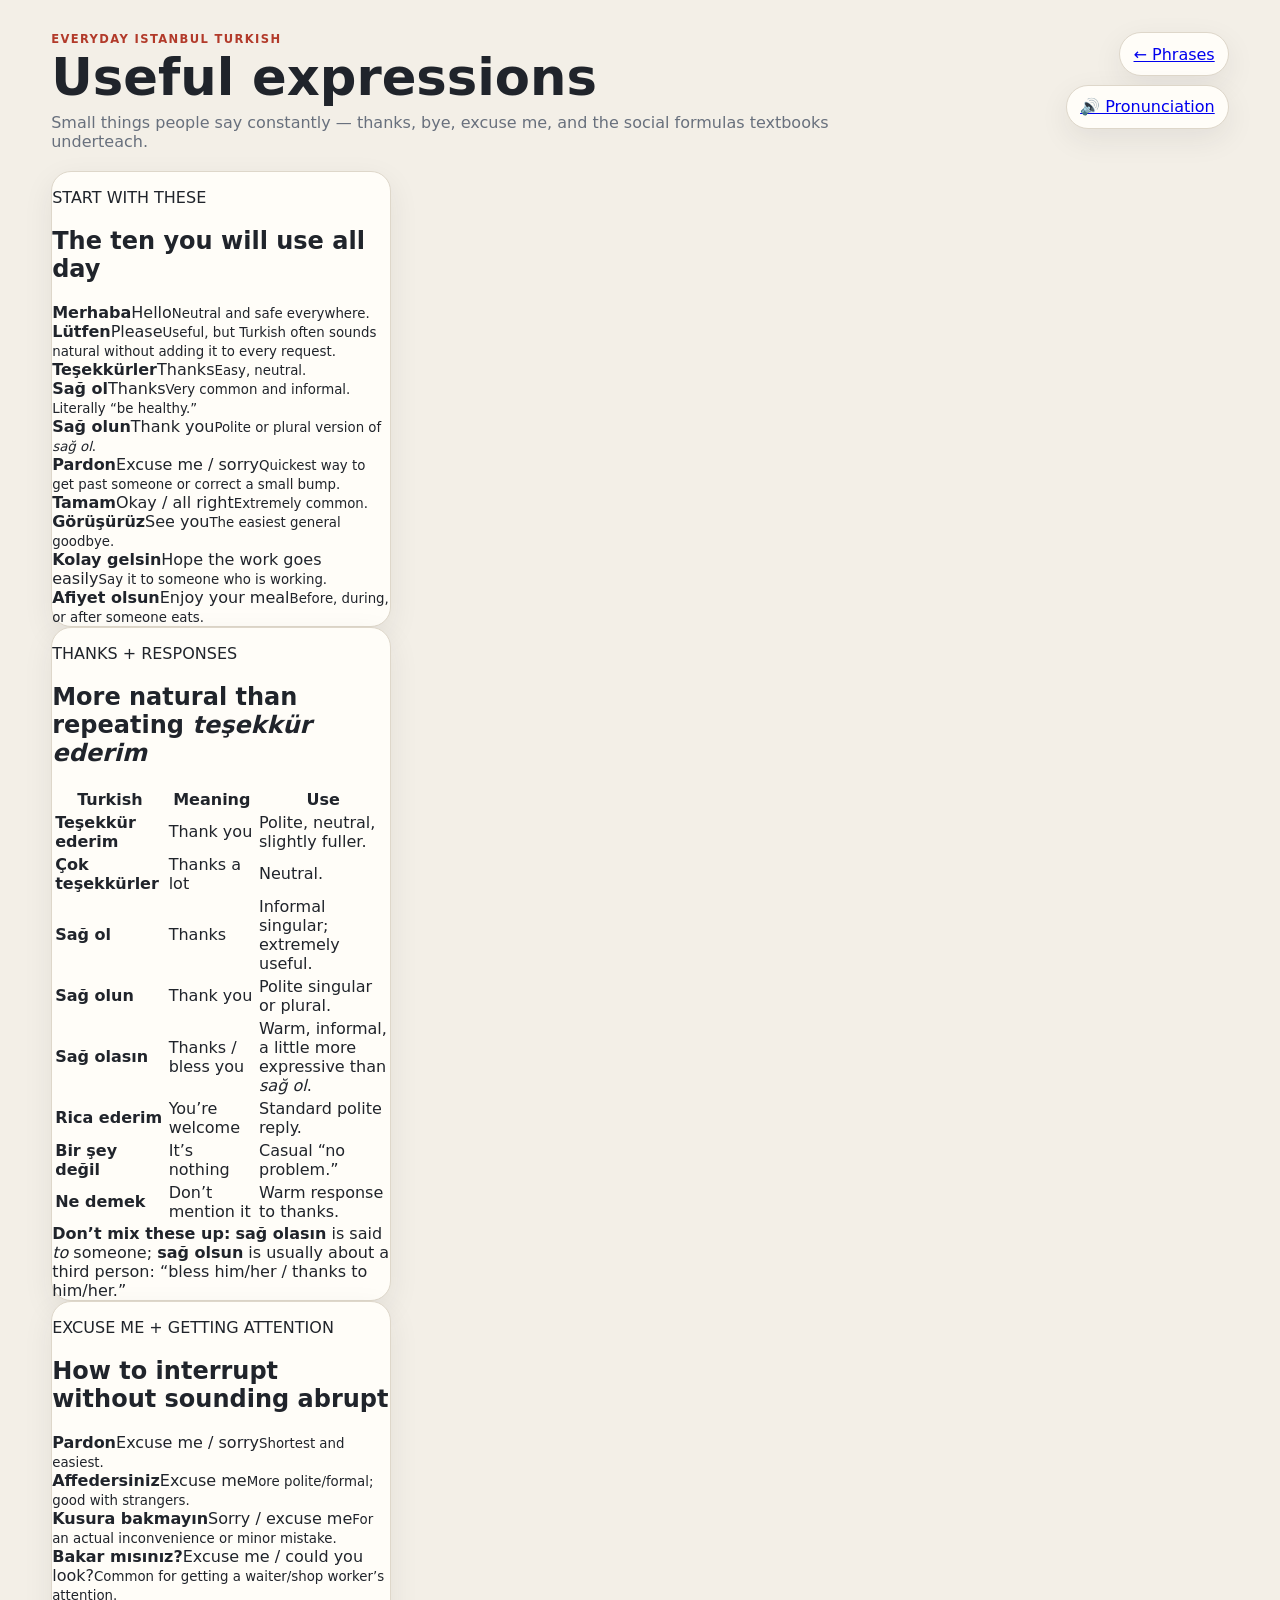
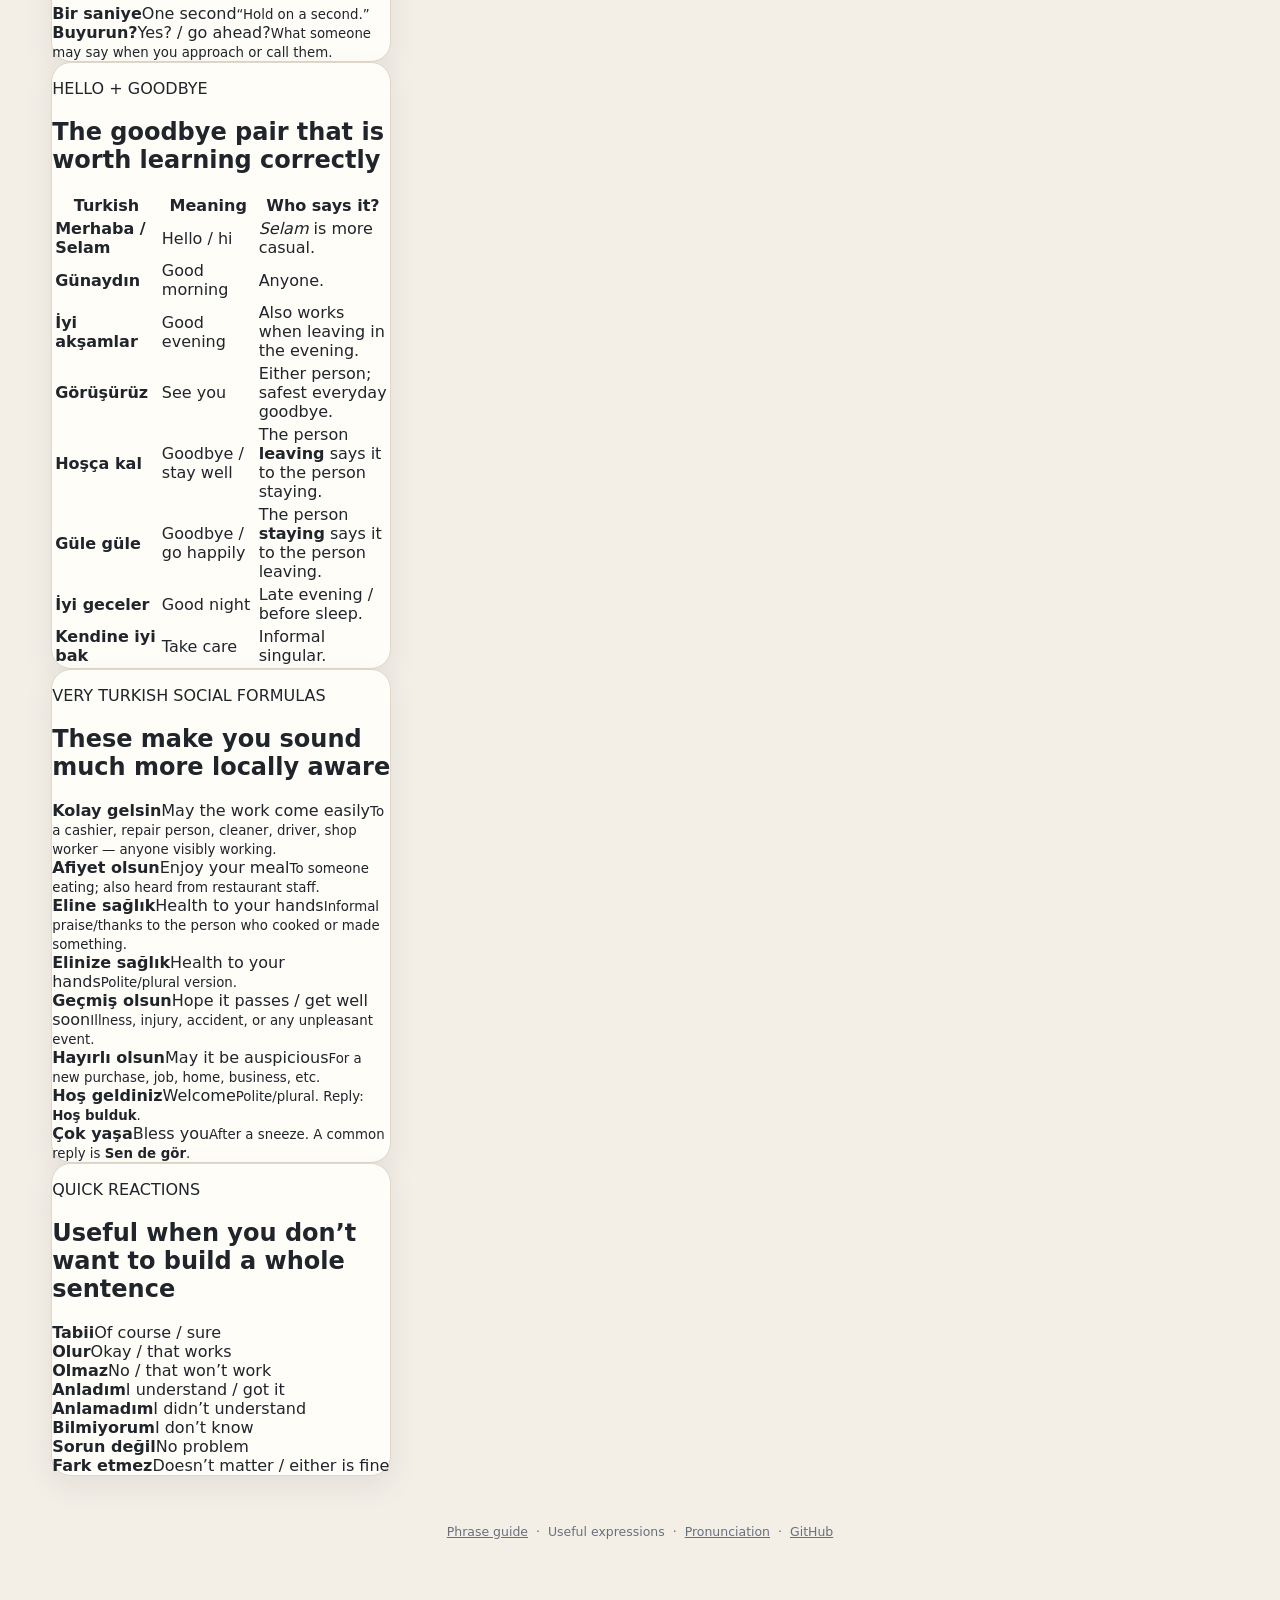
==== expressions.html @ 071f0af9 "Add useful Turkish expressions guide" ====
<!doctype html>
<html lang="en">
<head>
  <meta charset="utf-8" />
  <meta name="viewport" content="width=device-width, initial-scale=1, viewport-fit=cover" />
  <meta name="theme-color" content="#f3efe7" />
  <title>Useful Expressions · Ten Days in Istanbul</title>
  <link rel="stylesheet" href="styles.css" />
  <link rel="stylesheet" href="expressions.css" />
</head>
<body>
  <header class="topbar expressions-topbar">
    <div>
      <p class="eyebrow">EVERYDAY ISTANBUL TURKISH</p>
      <h1>Useful expressions</h1>
      <p class="subtitle">Small things people say constantly — thanks, bye, excuse me, and the social formulas textbooks underteach.</p>
    </div>
    <div class="topbar-actions">
      <a class="toggle guide-link" href="index.html">← Phrases</a>
      <a class="toggle guide-link" href="pronunciation.html">🔊 Pronunciation</a>
    </div>
  </header>

  <main class="expressions-main">
    <section class="expressions-column">
      <section class="panel expression-section callout-section">
        <p class="section-kicker">START WITH THESE</p>
        <h2>The ten you will use all day</h2>
        <div class="expression-grid compact-grid">
          <article class="expression-card"><strong>Merhaba</strong><span>Hello</span><small>Neutral and safe everywhere.</small></article>
          <article class="expression-card"><strong>Lütfen</strong><span>Please</span><small>Useful, but Turkish often sounds natural without adding it to every request.</small></article>
          <article class="expression-card"><strong>Teşekkürler</strong><span>Thanks</span><small>Easy, neutral.</small></article>
          <article class="expression-card featured"><strong>Sağ ol</strong><span>Thanks</span><small>Very common and informal. Literally “be healthy.”</small></article>
          <article class="expression-card"><strong>Sağ olun</strong><span>Thank you</span><small>Polite or plural version of <em>sağ ol</em>.</small></article>
          <article class="expression-card"><strong>Pardon</strong><span>Excuse me / sorry</span><small>Quickest way to get past someone or correct a small bump.</small></article>
          <article class="expression-card"><strong>Tamam</strong><span>Okay / all right</span><small>Extremely common.</small></article>
          <article class="expression-card"><strong>Görüşürüz</strong><span>See you</span><small>The easiest general goodbye.</small></article>
          <article class="expression-card"><strong>Kolay gelsin</strong><span>Hope the work goes easily</span><small>Say it to someone who is working.</small></article>
          <article class="expression-card"><strong>Afiyet olsun</strong><span>Enjoy your meal</span><small>Before, during, or after someone eats.</small></article>
        </div>
      </section>

      <section class="panel expression-section">
        <p class="section-kicker">THANKS + RESPONSES</p>
        <h2>More natural than repeating <em>teşekkür ederim</em></h2>
        <div class="expression-table-wrap">
          <table class="expression-table">
            <thead><tr><th>Turkish</th><th>Meaning</th><th>Use</th></tr></thead>
            <tbody>
              <tr><td><strong>Teşekkür ederim</strong></td><td>Thank you</td><td>Polite, neutral, slightly fuller.</td></tr>
              <tr><td><strong>Çok teşekkürler</strong></td><td>Thanks a lot</td><td>Neutral.</td></tr>
              <tr><td><strong>Sağ ol</strong></td><td>Thanks</td><td>Informal singular; extremely useful.</td></tr>
              <tr><td><strong>Sağ olun</strong></td><td>Thank you</td><td>Polite singular or plural.</td></tr>
              <tr class="highlight-row"><td><strong>Sağ olasın</strong></td><td>Thanks / bless you</td><td>Warm, informal, a little more expressive than <em>sağ ol</em>.</td></tr>
              <tr><td><strong>Rica ederim</strong></td><td>You’re welcome</td><td>Standard polite reply.</td></tr>
              <tr><td><strong>Bir şey değil</strong></td><td>It’s nothing</td><td>Casual “no problem.”</td></tr>
              <tr><td><strong>Ne demek</strong></td><td>Don’t mention it</td><td>Warm response to thanks.</td></tr>
            </tbody>
          </table>
        </div>
        <div class="contrast-box"><strong>Don’t mix these up:</strong> <span><strong>sağ olasın</strong> is said <em>to</em> someone; <strong>sağ olsun</strong> is usually about a third person: “bless him/her / thanks to him/her.”</span></div>
      </section>

      <section class="panel expression-section">
        <p class="section-kicker">EXCUSE ME + GETTING ATTENTION</p>
        <h2>How to interrupt without sounding abrupt</h2>
        <div class="expression-grid">
          <article class="expression-card"><strong>Pardon</strong><span>Excuse me / sorry</span><small>Shortest and easiest.</small></article>
          <article class="expression-card"><strong>Affedersiniz</strong><span>Excuse me</span><small>More polite/formal; good with strangers.</small></article>
          <article class="expression-card"><strong>Kusura bakmayın</strong><span>Sorry / excuse me</span><small>For an actual inconvenience or minor mistake.</small></article>
          <article class="expression-card"><strong>Bakar mısınız?</strong><span>Excuse me / could you look?</span><small>Common for getting a waiter/shop worker’s attention.</small></article>
          <article class="expression-card"><strong>Bir saniye</strong><span>One second</span><small>“Hold on a second.”</small></article>
          <article class="expression-card"><strong>Buyurun?</strong><span>Yes? / go ahead?</span><small>What someone may say when you approach or call them.</small></article>
        </div>
      </section>

      <section class="panel expression-section">
        <p class="section-kicker">HELLO + GOODBYE</p>
        <h2>The goodbye pair that is worth learning correctly</h2>
        <div class="expression-table-wrap">
          <table class="expression-table">
            <thead><tr><th>Turkish</th><th>Meaning</th><th>Who says it?</th></tr></thead>
            <tbody>
              <tr><td><strong>Merhaba / Selam</strong></td><td>Hello / hi</td><td><em>Selam</em> is more casual.</td></tr>
              <tr><td><strong>Günaydın</strong></td><td>Good morning</td><td>Anyone.</td></tr>
              <tr><td><strong>İyi akşamlar</strong></td><td>Good evening</td><td>Also works when leaving in the evening.</td></tr>
              <tr><td><strong>Görüşürüz</strong></td><td>See you</td><td>Either person; safest everyday goodbye.</td></tr>
              <tr class="highlight-row"><td><strong>Hoşça kal</strong></td><td>Goodbye / stay well</td><td>The person <strong>leaving</strong> says it to the person staying.</td></tr>
              <tr class="highlight-row"><td><strong>Güle güle</strong></td><td>Goodbye / go happily</td><td>The person <strong>staying</strong> says it to the person leaving.</td></tr>
              <tr><td><strong>İyi geceler</strong></td><td>Good night</td><td>Late evening / before sleep.</td></tr>
              <tr><td><strong>Kendine iyi bak</strong></td><td>Take care</td><td>Informal singular.</td></tr>
            </tbody>
          </table>
        </div>
      </section>

      <section class="panel expression-section social-section">
        <p class="section-kicker">VERY TURKISH SOCIAL FORMULAS</p>
        <h2>These make you sound much more locally aware</h2>
        <div class="expression-grid">
          <article class="expression-card featured"><strong>Kolay gelsin</strong><span>May the work come easily</span><small>To a cashier, repair person, cleaner, driver, shop worker — anyone visibly working.</small></article>
          <article class="expression-card"><strong>Afiyet olsun</strong><span>Enjoy your meal</span><small>To someone eating; also heard from restaurant staff.</small></article>
          <article class="expression-card"><strong>Eline sağlık</strong><span>Health to your hands</span><small>Informal praise/thanks to the person who cooked or made something.</small></article>
          <article class="expression-card"><strong>Elinize sağlık</strong><span>Health to your hands</span><small>Polite/plural version.</small></article>
          <article class="expression-card"><strong>Geçmiş olsun</strong><span>Hope it passes / get well soon</span><small>Illness, injury, accident, or any unpleasant event.</small></article>
          <article class="expression-card"><strong>Hayırlı olsun</strong><span>May it be auspicious</span><small>For a new purchase, job, home, business, etc.</small></article>
          <article class="expression-card"><strong>Hoş geldiniz</strong><span>Welcome</span><small>Polite/plural. Reply: <strong>Hoş bulduk</strong>.</small></article>
          <article class="expression-card"><strong>Çok yaşa</strong><span>Bless you</span><small>After a sneeze. A common reply is <strong>Sen de gör</strong>.</small></article>
        </div>
      </section>

      <section class="panel expression-section">
        <p class="section-kicker">QUICK REACTIONS</p>
        <h2>Useful when you don’t want to build a whole sentence</h2>
        <div class="expression-grid compact-grid">
          <article class="expression-card"><strong>Tabii</strong><span>Of course / sure</span></article>
          <article class="expression-card"><strong>Olur</strong><span>Okay / that works</span></article>
          <article class="expression-card"><strong>Olmaz</strong><span>No / that won’t work</span></article>
          <article class="expression-card"><strong>Anladım</strong><span>I understand / got it</span></article>
          <article class="expression-card"><strong>Anlamadım</strong><span>I didn’t understand</span></article>
          <article class="expression-card"><strong>Bilmiyorum</strong><span>I don’t know</span></article>
          <article class="expression-card"><strong>Sorun değil</strong><span>No problem</span></article>
          <article class="expression-card"><strong>Fark etmez</strong><span>Doesn’t matter / either is fine</span></article>
        </div>
      </section>
    </section>
  </main>

  <footer class="site-footer">
    <a href="index.html">Phrase guide</a>
    <span aria-hidden="true">·</span>
    <span>Useful expressions</span>
    <span aria-hidden="true">·</span>
    <a href="pronunciation.html">Pronunciation</a>
    <span aria-hidden="true">·</span>
    <a href="https://github.com/aeirya/ten-days-in-istanbul">GitHub</a>
  </footer>
</body>
</html>
---- styles.css ----
:root {
  color-scheme: light;
  --bg: #f3efe7;
  --panel: #fffdf8;
  --ink: #20242b;
  --muted: #68707d;
  --line: #ded7ca;
  --accent: #b23a2a;
  --accent-soft: #fbe9e4;
  --green: #176b5b;
  --green-soft: #e7f5f0;
  --gold: #8a6619;
  --gold-soft: #fff4d7;
  --shadow: 0 10px 30px rgba(38, 42, 51, .08);
}

* { box-sizing: border-box; }
body {
  margin: 0;
  min-height: 100vh;
  background: var(--bg);
  color: var(--ink);
  font-family: Inter, ui-sans-serif, system-ui, -apple-system, BlinkMacSystemFont, "Segoe UI", sans-serif;
}
button, input { font: inherit; }
button { cursor: pointer; }

.topbar {
  display: flex;
  justify-content: space-between;
  gap: 2rem;
  align-items: flex-start;
  padding: 2rem clamp(1rem, 4vw, 4rem) 1.25rem;
}
.topbar-actions { display: flex; flex-wrap: wrap; gap: .55rem; justify-content: flex-end; }
.eyebrow { margin: 0 0 .35rem; color: var(--accent); font-size: .72rem; font-weight: 850; letter-spacing: .12em; }
h1 { margin: 0; font-size: clamp(2rem, 4vw, 3.6rem); line-height: 1; }
.subtitle { margin: .65rem 0 0; color: var(--muted); }

.toggle {
  display: inline-flex;
  align-items: center;
  gap: .5rem;
  padding: .62rem .82rem;
  border: 1px solid var(--line);
  border-radius: 999px;
  background: var(--panel);
  box-shadow: var(--shadow);
  white-space: nowrap;
}
.toggle input, .learned-control input { accent-color: var(--accent); }

main {
  display: grid;
  grid-template-columns: minmax(260px, 340px) minmax(0, 1fr);
  gap: 1.25rem;
  align-items: start;
  padding: 0 clamp(1rem, 4vw, 4rem) 3rem;
}
.panel, .phrase-card {
  background: var(--panel);
  border: 1px solid var(--line);
  border-radius: 20px;
  box-shadow: var(--shadow);
}
.control-stack {
  position: sticky;
  top: 1rem;
  display: grid;
  gap: 1rem;
  max-height: calc(100vh - 2rem);
  overflow: auto;
  padding-right: .15rem;
}
.controls { padding: 1.05rem; }
.control-head { display: flex; align-items: center; justify-content: space-between; gap: 1rem; }
.control-head h2 { margin: 0; font-size: 1.05rem; }
.text-button { border: 0; background: transparent; color: var(--accent); font-weight: 750; padding: .25rem; }
.text-button.danger { margin-top: .8rem; font-size: .78rem; }
.filter-help, .goal { color: var(--muted); font-size: .86rem; line-height: 1.45; }

.mission-list { display: grid; gap: .55rem; margin-top: .85rem; }
.mission-button {
  width: 100%;
  display: grid;
  grid-template-columns: auto 1fr auto;
  gap: .65rem;
  align-items: center;
  padding: .72rem .75rem;
  border: 1px solid var(--line);
  border-radius: 13px;
  background: #fff;
  color: var(--ink);
  text-align: left;
}
.mission-button:hover { border-color: #c8bfb1; }
.mission-button.active { border-color: var(--accent); background: var(--accent-soft); }
.mission-icon { font-size: 1.2rem; }
.mission-name { font-weight: 780; }
.mission-count { color: var(--muted); font-size: .72rem; }

.search-field { display: grid; gap: .45rem; color: var(--muted); font-size: .78rem; font-weight: 750; }
.search-field input {
  width: 100%;
  padding: .72rem .78rem;
  border: 1px solid var(--line);
  border-radius: 11px;
  background: #fff;
  color: var(--ink);
}
.search-field input:focus { outline: 3px solid rgba(178,58,42,.12); border-color: var(--accent); }

.progress-track { height: 9px; margin-top: .8rem; overflow: hidden; border-radius: 999px; background: #ebe6dd; }
.progress-bar { height: 100%; width: 0; border-radius: inherit; background: var(--green); transition: width .2s ease; }
.tip-panel p { margin: .65rem 0 0; color: var(--muted); font-size: .82rem; }
.tip-panel strong { color: var(--ink); }

.study-area { min-width: 0; }
.study-toolbar { min-height: 3.5rem; display: flex; align-items: center; margin-bottom: .7rem; }
.summary { margin: 0; font-weight: 800; }
.goal { margin: .25rem 0 0; }
.phrase-grid {
  display: grid;
  grid-template-columns: repeat(auto-fit, minmax(min(100%, 300px), 1fr));
  gap: 1rem;
  align-items: start;
}
.phrase-card { padding: 1rem; min-width: 0; transition: opacity .15s ease, transform .15s ease; }
.phrase-card.learned { opacity: .58; }
.phrase-card.learned .turkish { text-decoration: line-through; text-decoration-thickness: 1px; }
.phrase-head { display: flex; justify-content: space-between; gap: .75rem; align-items: flex-start; }
.badges { display: flex; flex-wrap: wrap; gap: .3rem; }
.badge, .tag {
  display: inline-flex;
  align-items: center;
  padding: .24rem .46rem;
  border-radius: 999px;
  background: var(--gold-soft);
  color: #6e5112;
  font-size: .67rem;
  font-weight: 800;
  letter-spacing: .02em;
}
.tag { background: #eef0f3; color: #59616c; }
.learned-control { display: inline-flex; align-items: center; gap: .3rem; color: var(--muted); font-size: .7rem; white-space: nowrap; }
.turkish { margin: 1rem 0 .35rem; font-size: 1.35rem; font-weight: 850; line-height: 1.28; }
.english { margin: 0; color: var(--muted); line-height: 1.45; }
.phrase-footer { display: flex; flex-wrap: wrap; gap: .3rem; margin-top: .9rem; padding-top: .75rem; border-top: 1px solid var(--line); }
.empty { padding: 2rem; text-align: center; color: var(--muted); }

.visual-word {
  color: inherit;
  padding: .03em .12em;
  margin: 0 -.02em;
  border-radius: .28em;
  box-decoration-break: clone;
  -webkit-box-decoration-break: clone;
}
.visual-word-0 { background: #ffe08a; }
.visual-word-1 { background: #bfe7dd; }
.visual-word-2 { background: #cfdcff; }
.visual-word-3 { background: #f6c5d3; }
.visual-word-4 { background: #dfcdf5; }
.visual-word-5 { background: #ffd2a8; }
.english .visual-word { color: #3f4650; font-weight: 700; }

.vocab-panel { margin-top: 1.25rem; padding: 1rem; }
.vocab-grid {
  display: grid;
  grid-template-columns: repeat(auto-fit, minmax(145px, 1fr));
  gap: .55rem;
  margin-top: .8rem;
}
.vocab-item { padding: .65rem .7rem; border: 1px solid var(--line); border-radius: 11px; background: #fff; }
.vocab-item strong, .vocab-item span { display: block; }
.vocab-item strong { font-size: .95rem; }
.vocab-item span { margin-top: .15rem; color: var(--muted); font-size: .75rem; }

.site-footer {
  display: flex;
  flex-wrap: wrap;
  justify-content: center;
  gap: .5rem;
  padding: 0 1rem 2rem;
  color: var(--muted);
  font-size: .78rem;
}
.site-footer a { color: inherit; }

@media (max-width: 850px) {
  .topbar { flex-direction: column; gap: 1rem; }
  .topbar-actions { justify-content: flex-start; }
  main { grid-template-columns: 1fr; }
  .control-stack { position: static; max-height: none; overflow: visible; padding-right: 0; }
  .mission-list { grid-template-columns: repeat(auto-fit, minmax(220px, 1fr)); }
}

@media (max-width: 520px) {
  .topbar { padding-top: 1.25rem; }
  .phrase-grid { grid-template-columns: 1fr; }
  .mission-list { grid-template-columns: 1fr; }
}

/* iPhone / mobile Safari ergonomics */
html {
  -webkit-text-size-adjust: 100%;
  text-size-adjust: 100%;
}

body {
  min-height: 100svh;
  overflow-x: hidden;
}

button {
  touch-action: manipulation;
}

button,
input,
label {
  -webkit-tap-highlight-color: rgba(178, 58, 42, .12);
}

.toggle,
.mission-button,
.text-button,
.learned-control,
.site-footer a {
  min-height: 44px;
}

.toggle input,
.learned-control input {
  width: 18px;
  height: 18px;
}

.search-field input {
  min-height: 44px;
  font-size: 16px;
}

.phrase-card,
.vocab-item {
  overflow-wrap: anywhere;
}

.topbar {
  padding-top: calc(2rem + env(safe-area-inset-top));
  padding-right: max(clamp(1rem, 4vw, 4rem), env(safe-area-inset-right));
  padding-left: max(clamp(1rem, 4vw, 4rem), env(safe-area-inset-left));
}

main {
  padding-right: max(clamp(1rem, 4vw, 4rem), env(safe-area-inset-right));
  padding-bottom: calc(3rem + env(safe-area-inset-bottom));
  padding-left: max(clamp(1rem, 4vw, 4rem), env(safe-area-inset-left));
}

.site-footer {
  padding-right: max(1rem, env(safe-area-inset-right));
  padding-bottom: calc(2rem + env(safe-area-inset-bottom));
  padding-left: max(1rem, env(safe-area-inset-left));
}

@media (hover: none) {
  .mission-button:hover { border-color: var(--line); }
  .mission-button.active:hover { border-color: var(--accent); }
}

@media (max-width: 520px) {
  .topbar {
    gap: .85rem;
    padding-top: calc(1rem + env(safe-area-inset-top));
    padding-bottom: 1rem;
  }

  .topbar-actions {
    width: 100%;
    justify-content: stretch;
  }

  .toggle {
    flex: 1 1 0;
    justify-content: center;
  }

  main { gap: .85rem; }
  .panel, .phrase-card { border-radius: 16px; }
  .controls, .phrase-card, .vocab-panel { padding: .9rem; }
  .study-toolbar { min-height: 2.75rem; }
  .phrase-grid { gap: .8rem; }
  .phrase-head { flex-wrap: wrap; }
  .learned-control { margin-left: auto; }
}

@media (max-width: 360px) {
  .topbar-actions {
    display: grid;
    grid-template-columns: 1fr;
  }

  .toggle { width: 100%; }
}
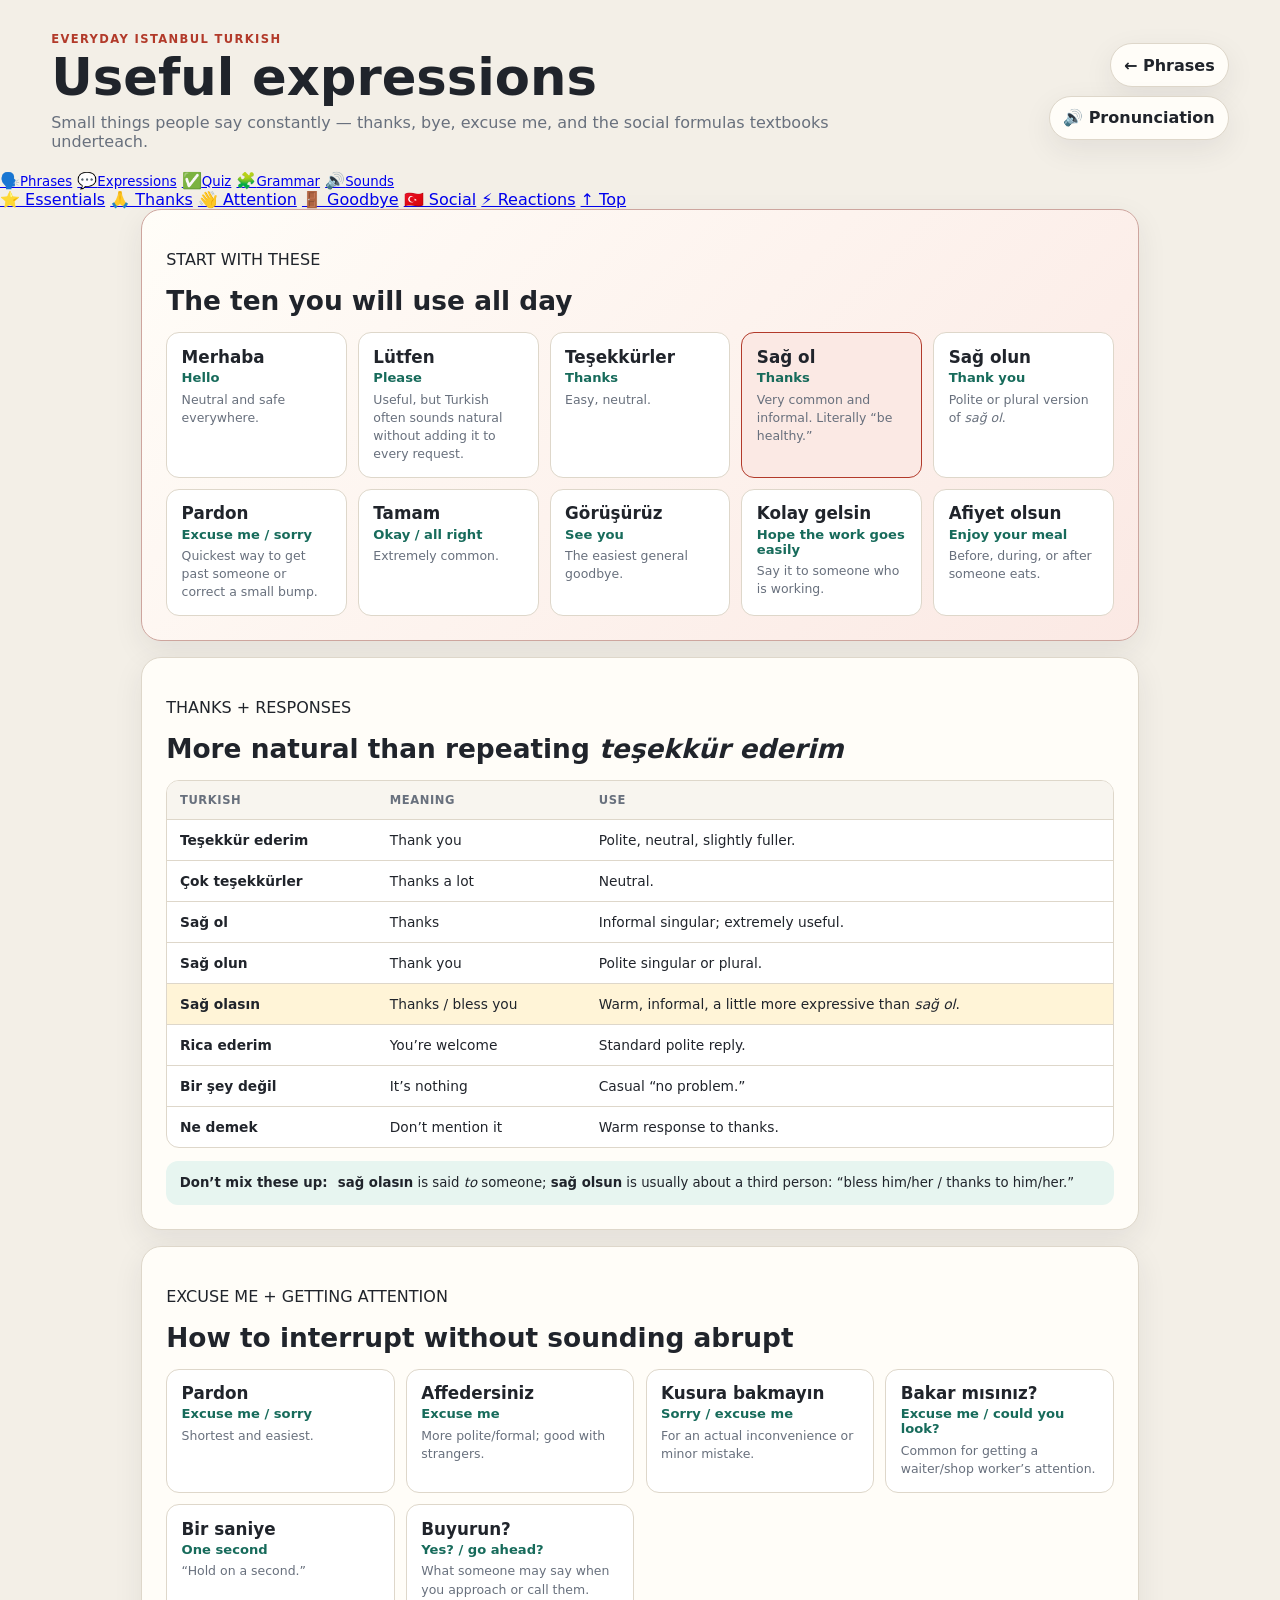
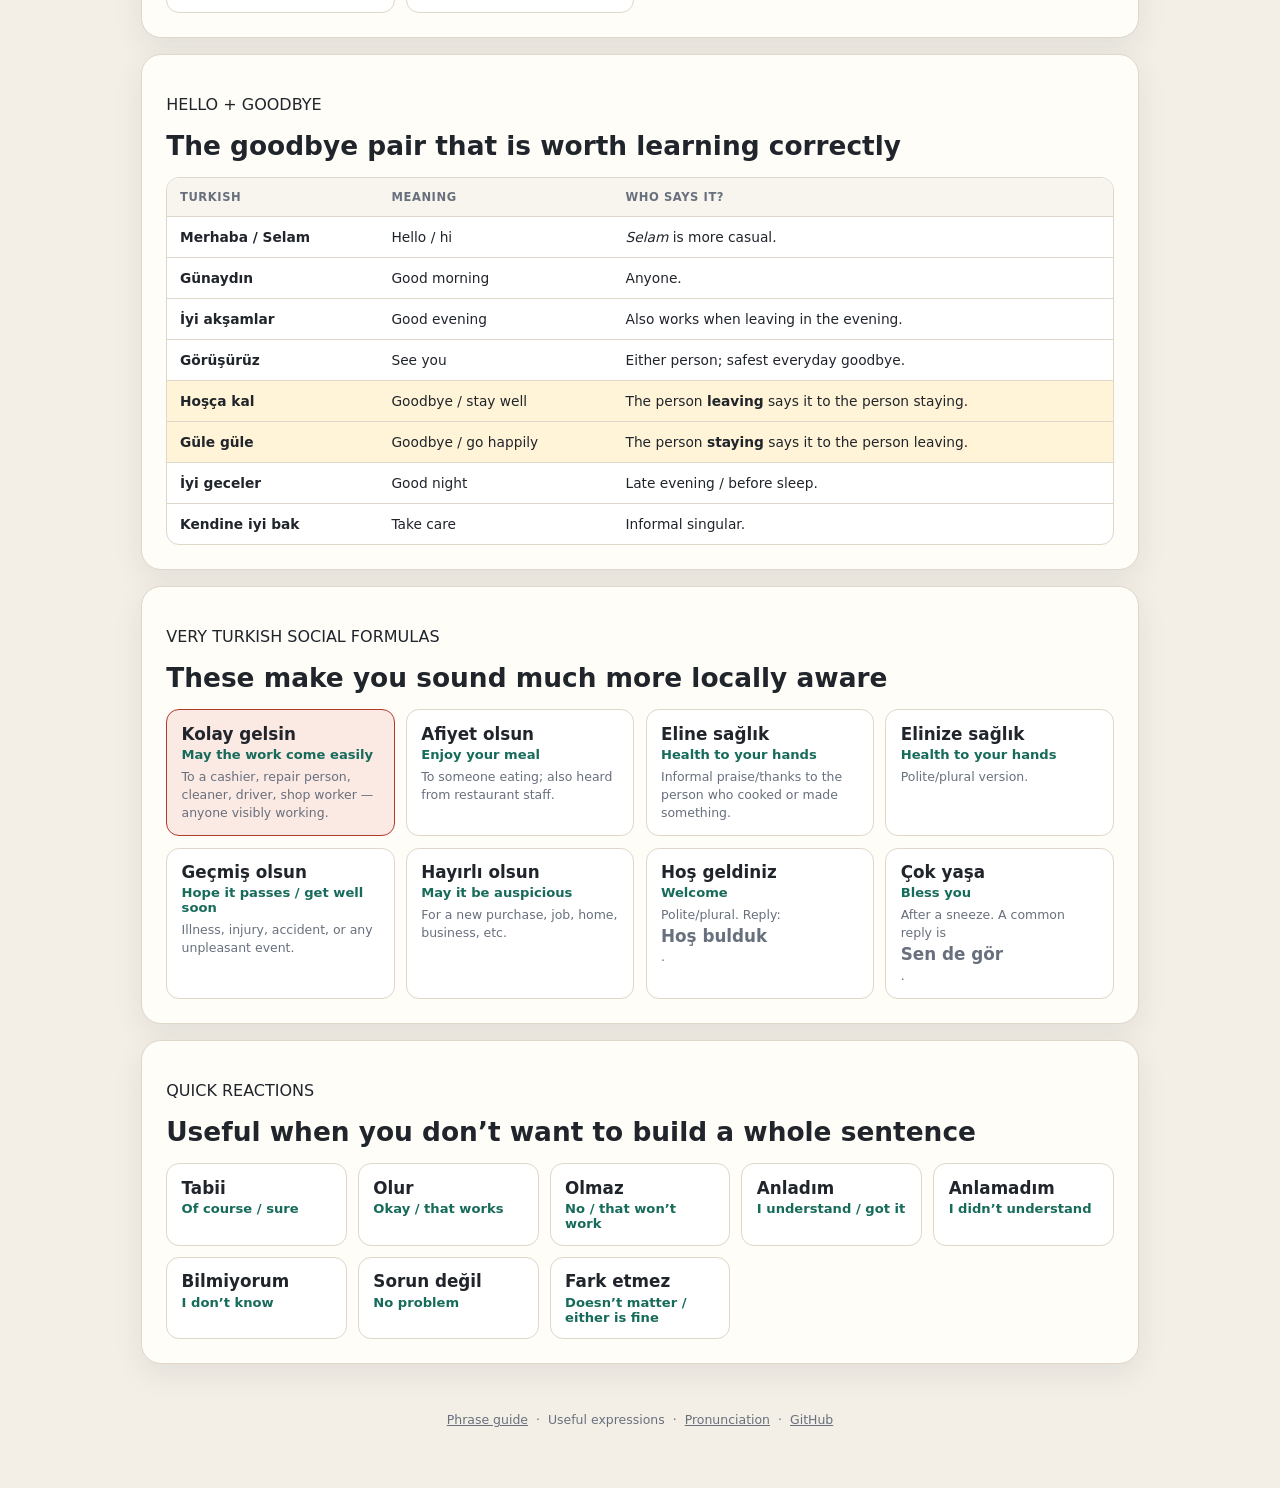
==== commit ce7e4439: "Make expressions page easier to navigate on iPhone" ====
--- a/expressions.html
+++ b/expressions.html
@@ -9,7 +9,7 @@
   <link rel="stylesheet" href="expressions.css" />
 </head>
 <body>
-  <header class="topbar expressions-topbar">
+  <header class="topbar expressions-topbar" id="top">
     <div>
       <p class="eyebrow">EVERYDAY ISTANBUL TURKISH</p>
       <h1>Useful expressions</h1>
@@ -21,9 +21,27 @@
     </div>
   </header>
 
+  <nav class="expression-site-nav" aria-label="Study pages">
+    <a href="index.html"><span>🗣️</span><small>Phrases</small></a>
+    <a href="expressions.html" aria-current="page"><span>💬</span><small>Expressions</small></a>
+    <a href="quiz.html"><span>✅</span><small>Quiz</small></a>
+    <a href="grammar.html"><span>🧩</span><small>Grammar</small></a>
+    <a href="pronunciation.html"><span>🔊</span><small>Sounds</small></a>
+  </nav>
+
+  <nav class="expression-jump-nav" aria-label="Jump within useful expressions">
+    <a href="#essentials">⭐ Essentials</a>
+    <a href="#thanks">🙏 Thanks</a>
+    <a href="#attention">👋 Attention</a>
+    <a href="#goodbye">🚪 Goodbye</a>
+    <a href="#social">🇹🇷 Social</a>
+    <a href="#reactions">⚡ Reactions</a>
+    <a href="#top">↑ Top</a>
+  </nav>
+
   <main class="expressions-main">
     <section class="expressions-column">
-      <section class="panel expression-section callout-section">
+      <section class="panel expression-section callout-section" id="essentials">
         <p class="section-kicker">START WITH THESE</p>
         <h2>The ten you will use all day</h2>
         <div class="expression-grid compact-grid">
@@ -40,7 +58,7 @@
         </div>
       </section>
 
-      <section class="panel expression-section">
+      <section class="panel expression-section" id="thanks">
         <p class="section-kicker">THANKS + RESPONSES</p>
         <h2>More natural than repeating <em>teşekkür ederim</em></h2>
         <div class="expression-table-wrap">
@@ -61,7 +79,7 @@
         <div class="contrast-box"><strong>Don’t mix these up:</strong> <span><strong>sağ olasın</strong> is said <em>to</em> someone; <strong>sağ olsun</strong> is usually about a third person: “bless him/her / thanks to him/her.”</span></div>
       </section>
 
-      <section class="panel expression-section">
+      <section class="panel expression-section" id="attention">
         <p class="section-kicker">EXCUSE ME + GETTING ATTENTION</p>
         <h2>How to interrupt without sounding abrupt</h2>
         <div class="expression-grid">
@@ -74,7 +92,7 @@
         </div>
       </section>
 
-      <section class="panel expression-section">
+      <section class="panel expression-section" id="goodbye">
         <p class="section-kicker">HELLO + GOODBYE</p>
         <h2>The goodbye pair that is worth learning correctly</h2>
         <div class="expression-table-wrap">
@@ -94,7 +112,7 @@
         </div>
       </section>
 
-      <section class="panel expression-section social-section">
+      <section class="panel expression-section social-section" id="social">
         <p class="section-kicker">VERY TURKISH SOCIAL FORMULAS</p>
         <h2>These make you sound much more locally aware</h2>
         <div class="expression-grid">
@@ -109,7 +127,7 @@
         </div>
       </section>
 
-      <section class="panel expression-section">
+      <section class="panel expression-section" id="reactions">
         <p class="section-kicker">QUICK REACTIONS</p>
         <h2>Useful when you don’t want to build a whole sentence</h2>
         <div class="expression-grid compact-grid">
--- a/styles.css
+++ b/styles.css
@@ -205,6 +205,7 @@
 html {
   -webkit-text-size-adjust: 100%;
   text-size-adjust: 100%;
+  scroll-behavior: smooth;
 }
 
 body {
@@ -276,6 +277,10 @@
     padding-bottom: 1rem;
   }
 
+  .topbar > div:first-child { width: 100%; }
+  .topbar h1 { font-size: clamp(1.9rem, 10vw, 2.65rem); line-height: 1.02; }
+  .subtitle { font-size: .92rem; line-height: 1.45; }
+
   .topbar-actions {
     width: 100%;
     justify-content: stretch;
@@ -284,6 +289,31 @@
   .toggle {
     flex: 1 1 0;
     justify-content: center;
+  }
+
+  /* Long-form pages keep their page links reachable while scrolling. */
+  body:not(:has(.jump-nav)) .topbar-actions {
+    position: sticky;
+    z-index: 850;
+    top: 0;
+    flex-wrap: nowrap;
+    overflow-x: auto;
+    margin-right: max(-1rem, calc(-1 * env(safe-area-inset-right)));
+    margin-left: max(-1rem, calc(-1 * env(safe-area-inset-left)));
+    padding: .45rem max(1rem, env(safe-area-inset-right)) .55rem max(1rem, env(safe-area-inset-left));
+    background: rgba(243, 239, 231, .94);
+    border-bottom: 1px solid rgba(222, 215, 202, .8);
+    scrollbar-width: none;
+    -webkit-overflow-scrolling: touch;
+    backdrop-filter: blur(14px);
+    -webkit-backdrop-filter: blur(14px);
+  }
+  body:not(:has(.jump-nav)) .topbar-actions::-webkit-scrollbar { display: none; }
+  body:not(:has(.jump-nav)) .topbar-actions .toggle {
+    flex: 0 0 auto;
+    min-height: 42px;
+    padding: .5rem .72rem;
+    box-shadow: none;
   }
 
   main { gap: .85rem; }
@@ -293,13 +323,51 @@
   .phrase-grid { gap: .8rem; }
   .phrase-head { flex-wrap: wrap; }
   .learned-control { margin-left: auto; }
+
+  /* Generic long-form page ergonomics. */
+  .guide-main,
+  .expressions-main,
+  .study-page-main { padding-top: .15rem; }
+
+  .guide-card,
+  .expression-section,
+  .study-card { padding: 1rem !important; }
+
+  .guide-card h2,
+  .expression-section h2,
+  .study-card h2 {
+    font-size: clamp(1.15rem, 5.6vw, 1.45rem);
+    line-height: 1.18;
+  }
+
+  .e-table-wrap,
+  .expression-table-wrap,
+  .grammar-table-wrap {
+    max-width: calc(100vw - 2rem);
+    overflow-x: auto;
+    -webkit-overflow-scrolling: touch;
+    overscroll-behavior-inline: contain;
+  }
+
+  .e-table,
+  .expression-table,
+  .grammar-table { min-width: 620px; }
+
+  .vowel-grid,
+  .expression-grid,
+  .grammar-grid,
+  .tip-grid { grid-template-columns: 1fr !important; }
+
+  select,
+  textarea,
+  input { font-size: 16px; }
 }
 
 @media (max-width: 360px) {
-  .topbar-actions {
+  body:has(.jump-nav) .topbar-actions {
     display: grid;
     grid-template-columns: 1fr;
   }
 
-  .toggle { width: 100%; }
-}
+  body:has(.jump-nav) .toggle { width: 100%; }
+}
--- a/expressions.css
+++ b/expressions.css
@@ -0,0 +1,145 @@
+.expressions-topbar {
+  align-items: center;
+}
+
+.expressions-main {
+  display: block;
+  max-width: 1100px;
+  margin: 0 auto;
+}
+
+.expressions-column {
+  display: grid;
+  gap: 1rem;
+}
+
+.expression-section {
+  padding: clamp(1rem, 3vw, 1.5rem);
+}
+
+.expression-section h2 {
+  margin: .2rem 0 1rem;
+  font-size: clamp(1.2rem, 2.5vw, 1.65rem);
+}
+
+.callout-section {
+  border-color: #cda59e;
+  background: linear-gradient(135deg, var(--panel), var(--accent-soft));
+}
+
+.expression-grid {
+  display: grid;
+  grid-template-columns: repeat(auto-fit, minmax(220px, 1fr));
+  gap: .7rem;
+}
+
+.compact-grid {
+  grid-template-columns: repeat(auto-fit, minmax(180px, 1fr));
+}
+
+.expression-card {
+  padding: .85rem .9rem;
+  border: 1px solid var(--line);
+  border-radius: 13px;
+  background: #fff;
+}
+
+.expression-card.featured {
+  border-color: var(--accent);
+  background: var(--accent-soft);
+}
+
+.expression-card strong,
+.expression-card span,
+.expression-card small {
+  display: block;
+}
+
+.expression-card strong {
+  font-size: 1.05rem;
+}
+
+.expression-card span {
+  margin-top: .2rem;
+  color: var(--green);
+  font-weight: 750;
+  font-size: .82rem;
+}
+
+.expression-card small {
+  margin-top: .35rem;
+  color: var(--muted);
+  font-size: .78rem;
+  line-height: 1.45;
+}
+
+.expression-table-wrap {
+  overflow-x: auto;
+  border: 1px solid var(--line);
+  border-radius: 13px;
+  background: #fff;
+}
+
+.expression-table {
+  width: 100%;
+  min-width: 650px;
+  border-collapse: collapse;
+  font-size: .86rem;
+}
+
+.expression-table th,
+.expression-table td {
+  padding: .75rem .8rem;
+  text-align: left;
+  vertical-align: top;
+  border-bottom: 1px solid var(--line);
+}
+
+.expression-table th {
+  color: var(--muted);
+  background: #f8f5ef;
+  font-size: .72rem;
+  text-transform: uppercase;
+  letter-spacing: .05em;
+}
+
+.expression-table tr:last-child td {
+  border-bottom: 0;
+}
+
+.expression-table td:first-child {
+  white-space: nowrap;
+}
+
+.highlight-row td {
+  background: var(--gold-soft);
+}
+
+.contrast-box {
+  display: grid;
+  grid-template-columns: auto 1fr;
+  gap: .65rem;
+  margin-top: .8rem;
+  padding: .75rem .85rem;
+  border-radius: 12px;
+  background: var(--green-soft);
+  font-size: .83rem;
+  line-height: 1.5;
+}
+
+.guide-link {
+  color: var(--ink);
+  text-decoration: none;
+  font-weight: 750;
+}
+
+@media (max-width: 600px) {
+  .contrast-box {
+    grid-template-columns: 1fr;
+  }
+
+  .expression-grid,
+  .compact-grid {
+    grid-template-columns: 1fr;
+  }
+}
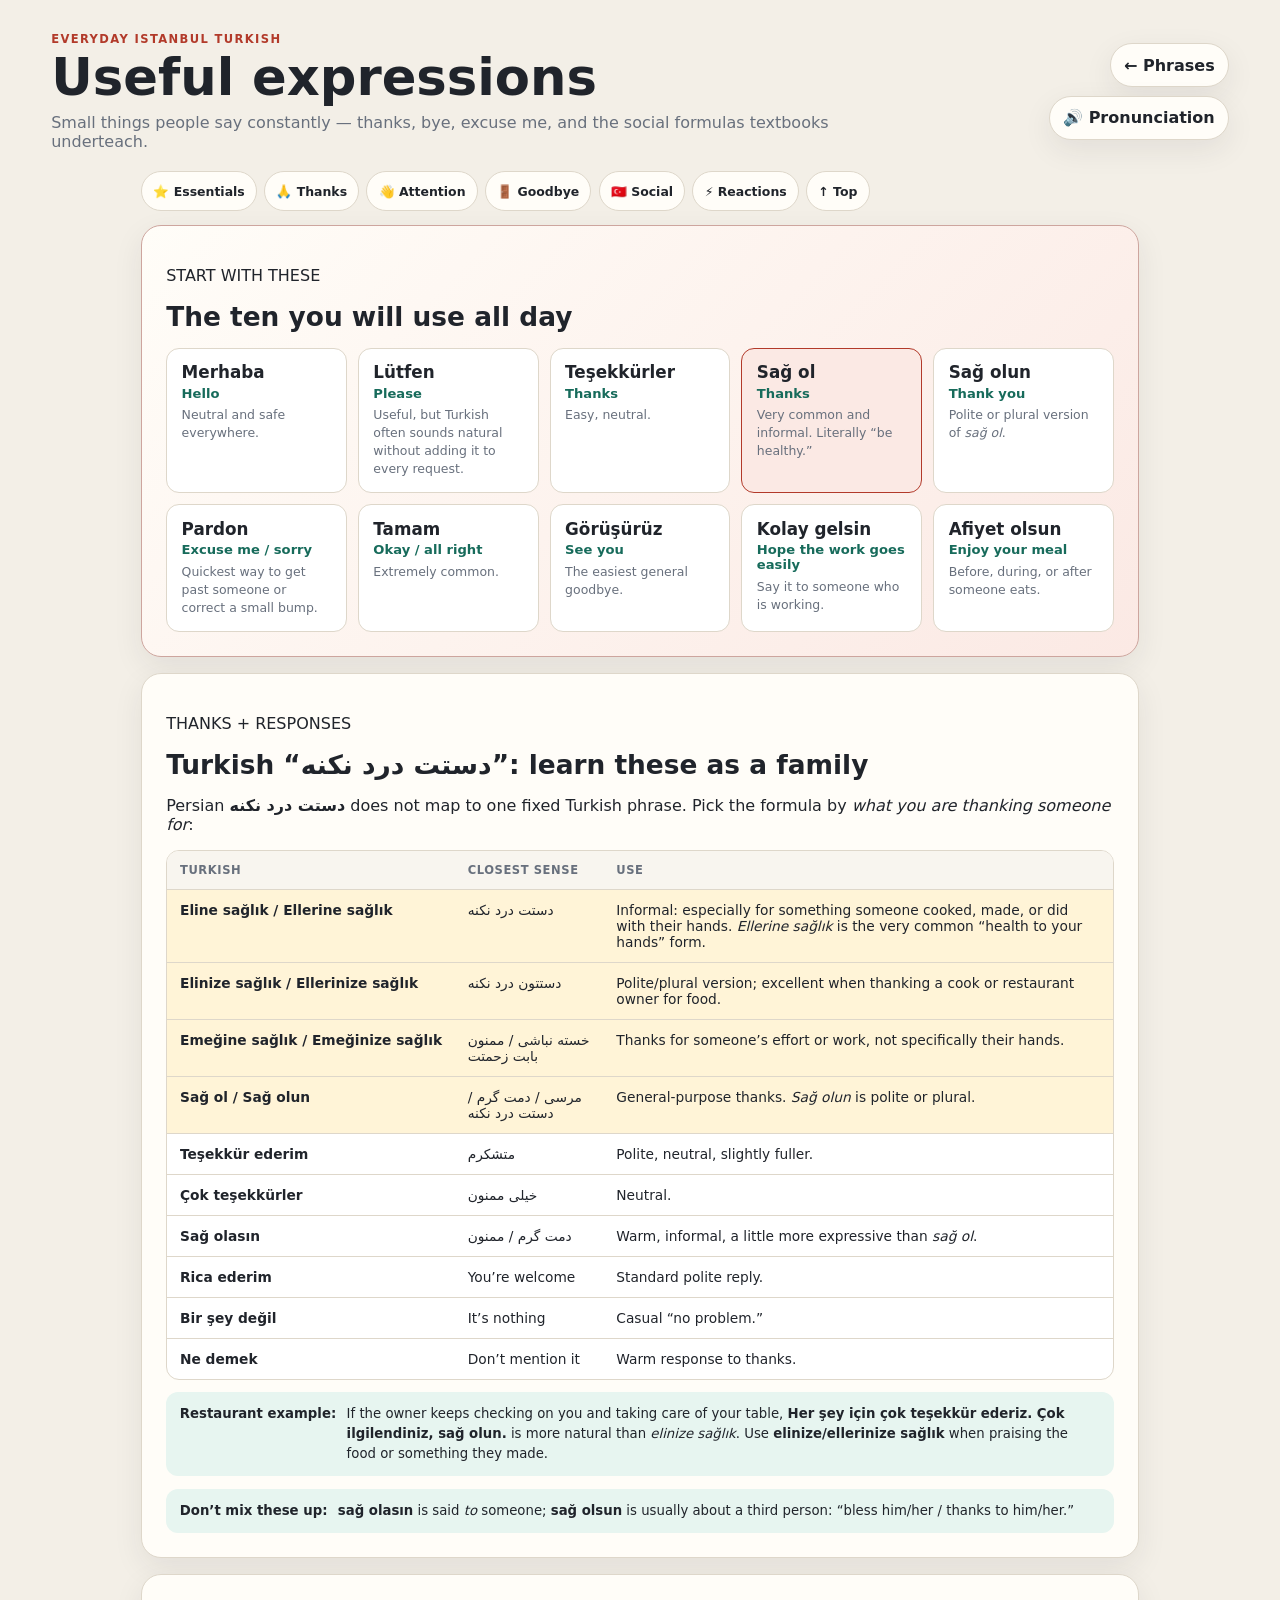
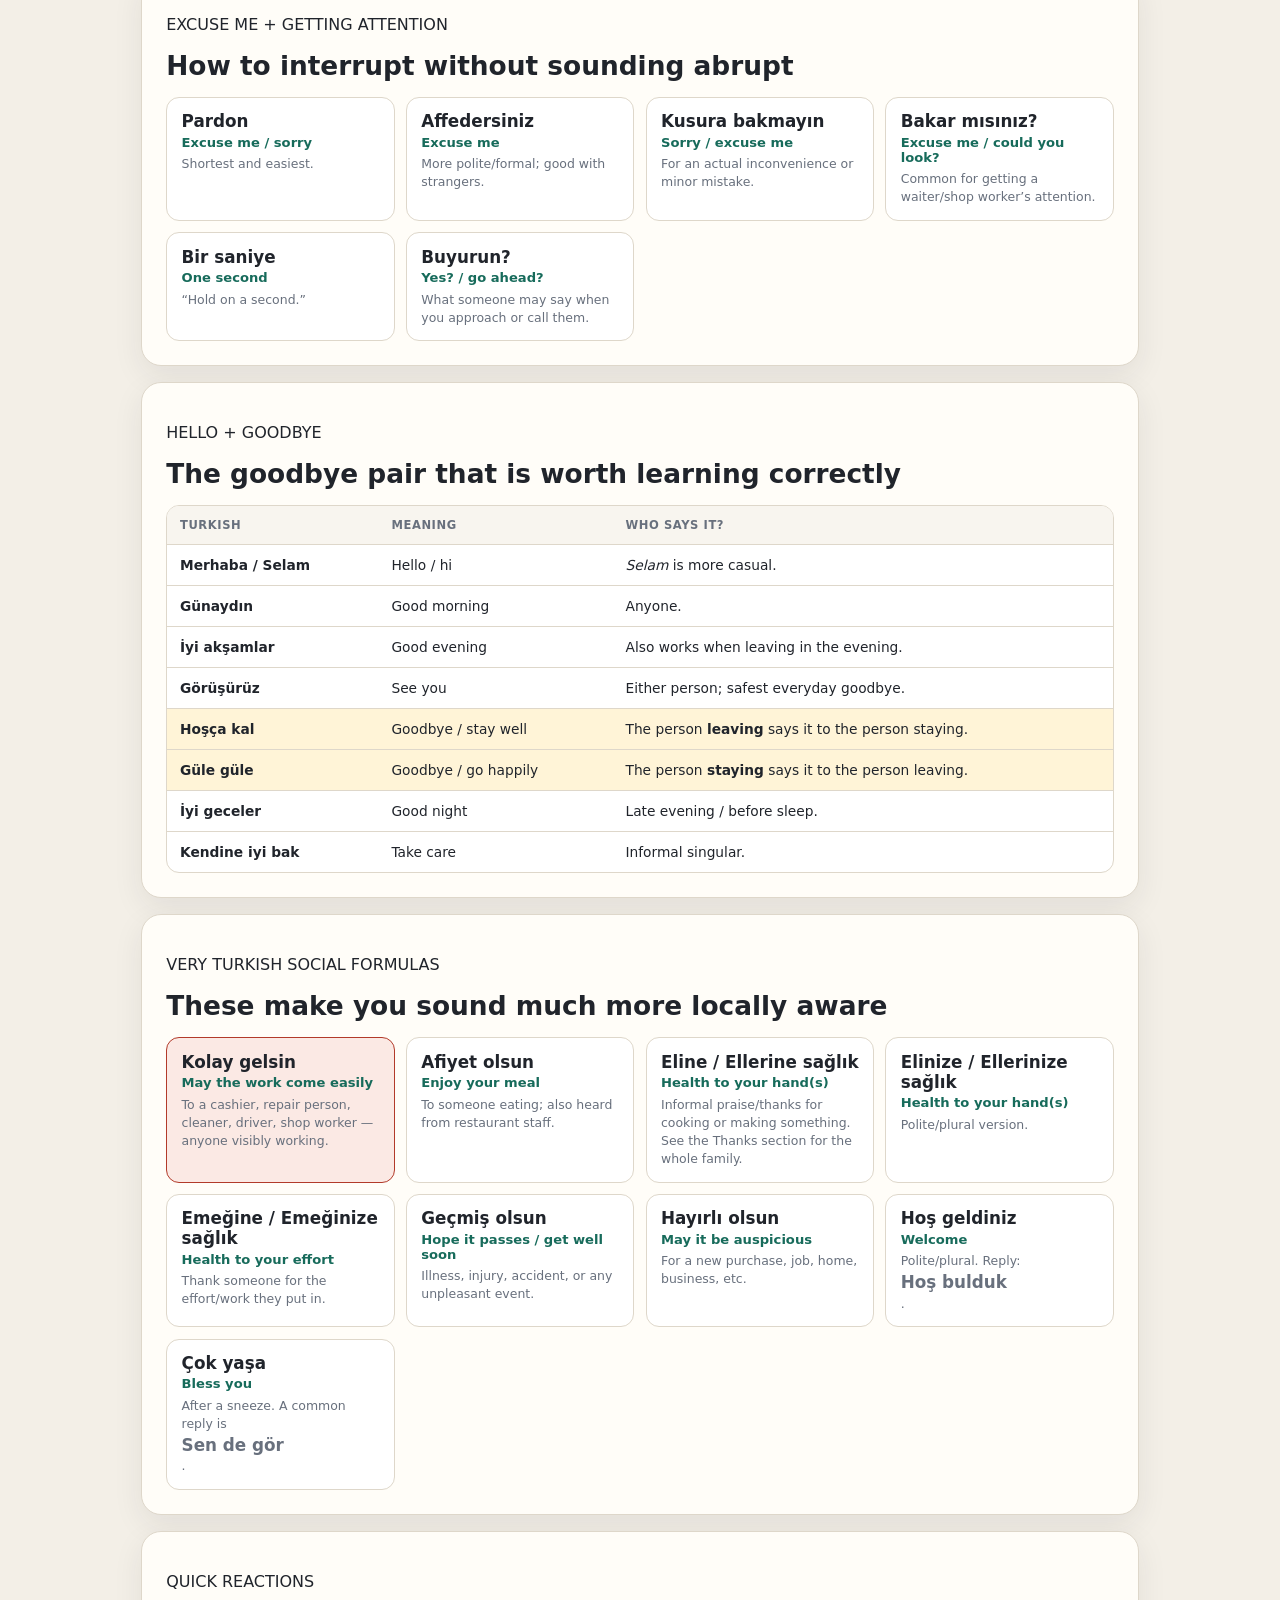
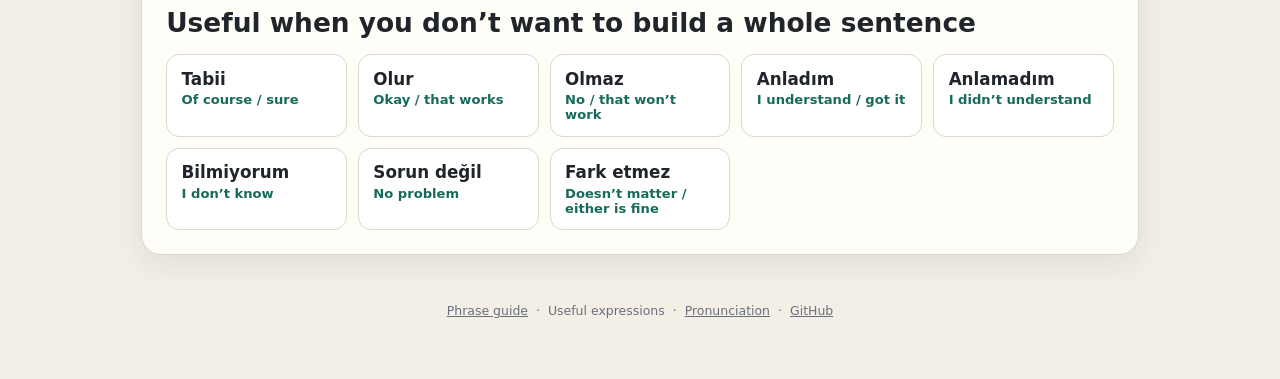
==== commit dc4cae2b: "Teach Turkish thank-you formulas together" ====
--- a/expressions.html
+++ b/expressions.html
@@ -60,22 +60,26 @@
 
       <section class="panel expression-section" id="thanks">
         <p class="section-kicker">THANKS + RESPONSES</p>
-        <h2>More natural than repeating <em>teşekkür ederim</em></h2>
+        <h2>Turkish “دستت درد نکنه”: learn these as a family</h2>
+        <p>Persian <strong>دستت درد نکنه</strong> does not map to one fixed Turkish phrase. Pick the formula by <em>what you are thanking someone for</em>:</p>
         <div class="expression-table-wrap">
           <table class="expression-table">
-            <thead><tr><th>Turkish</th><th>Meaning</th><th>Use</th></tr></thead>
+            <thead><tr><th>Turkish</th><th>Closest sense</th><th>Use</th></tr></thead>
             <tbody>
-              <tr><td><strong>Teşekkür ederim</strong></td><td>Thank you</td><td>Polite, neutral, slightly fuller.</td></tr>
-              <tr><td><strong>Çok teşekkürler</strong></td><td>Thanks a lot</td><td>Neutral.</td></tr>
-              <tr><td><strong>Sağ ol</strong></td><td>Thanks</td><td>Informal singular; extremely useful.</td></tr>
-              <tr><td><strong>Sağ olun</strong></td><td>Thank you</td><td>Polite singular or plural.</td></tr>
-              <tr class="highlight-row"><td><strong>Sağ olasın</strong></td><td>Thanks / bless you</td><td>Warm, informal, a little more expressive than <em>sağ ol</em>.</td></tr>
+              <tr class="highlight-row"><td><strong>Eline sağlık / Ellerine sağlık</strong></td><td>دستت درد نکنه</td><td>Informal: especially for something someone cooked, made, or did with their hands. <em>Ellerine sağlık</em> is the very common “health to your hands” form.</td></tr>
+              <tr class="highlight-row"><td><strong>Elinize sağlık / Ellerinize sağlık</strong></td><td>دستتون درد نکنه</td><td>Polite/plural version; excellent when thanking a cook or restaurant owner for food.</td></tr>
+              <tr class="highlight-row"><td><strong>Emeğine sağlık / Emeğinize sağlık</strong></td><td>خسته نباشی / ممنون بابت زحمتت</td><td>Thanks for someone’s effort or work, not specifically their hands.</td></tr>
+              <tr class="highlight-row"><td><strong>Sağ ol / Sağ olun</strong></td><td>مرسی / دمت گرم / دستت درد نکنه</td><td>General-purpose thanks. <em>Sağ olun</em> is polite or plural.</td></tr>
+              <tr><td><strong>Teşekkür ederim</strong></td><td>متشکرم</td><td>Polite, neutral, slightly fuller.</td></tr>
+              <tr><td><strong>Çok teşekkürler</strong></td><td>خیلی ممنون</td><td>Neutral.</td></tr>
+              <tr><td><strong>Sağ olasın</strong></td><td>دمت گرم / ممنون</td><td>Warm, informal, a little more expressive than <em>sağ ol</em>.</td></tr>
               <tr><td><strong>Rica ederim</strong></td><td>You’re welcome</td><td>Standard polite reply.</td></tr>
               <tr><td><strong>Bir şey değil</strong></td><td>It’s nothing</td><td>Casual “no problem.”</td></tr>
               <tr><td><strong>Ne demek</strong></td><td>Don’t mention it</td><td>Warm response to thanks.</td></tr>
             </tbody>
           </table>
         </div>
+        <div class="contrast-box"><strong>Restaurant example:</strong> <span>If the owner keeps checking on you and taking care of your table, <strong>Her şey için çok teşekkür ederiz. Çok ilgilendiniz, sağ olun.</strong> is more natural than <em>elinize sağlık</em>. Use <strong>elinize/ellerinize sağlık</strong> when praising the food or something they made.</span></div>
         <div class="contrast-box"><strong>Don’t mix these up:</strong> <span><strong>sağ olasın</strong> is said <em>to</em> someone; <strong>sağ olsun</strong> is usually about a third person: “bless him/her / thanks to him/her.”</span></div>
       </section>
 
@@ -95,21 +99,16 @@
       <section class="panel expression-section" id="goodbye">
         <p class="section-kicker">HELLO + GOODBYE</p>
         <h2>The goodbye pair that is worth learning correctly</h2>
-        <div class="expression-table-wrap">
-          <table class="expression-table">
-            <thead><tr><th>Turkish</th><th>Meaning</th><th>Who says it?</th></tr></thead>
-            <tbody>
-              <tr><td><strong>Merhaba / Selam</strong></td><td>Hello / hi</td><td><em>Selam</em> is more casual.</td></tr>
-              <tr><td><strong>Günaydın</strong></td><td>Good morning</td><td>Anyone.</td></tr>
-              <tr><td><strong>İyi akşamlar</strong></td><td>Good evening</td><td>Also works when leaving in the evening.</td></tr>
-              <tr><td><strong>Görüşürüz</strong></td><td>See you</td><td>Either person; safest everyday goodbye.</td></tr>
-              <tr class="highlight-row"><td><strong>Hoşça kal</strong></td><td>Goodbye / stay well</td><td>The person <strong>leaving</strong> says it to the person staying.</td></tr>
-              <tr class="highlight-row"><td><strong>Güle güle</strong></td><td>Goodbye / go happily</td><td>The person <strong>staying</strong> says it to the person leaving.</td></tr>
-              <tr><td><strong>İyi geceler</strong></td><td>Good night</td><td>Late evening / before sleep.</td></tr>
-              <tr><td><strong>Kendine iyi bak</strong></td><td>Take care</td><td>Informal singular.</td></tr>
-            </tbody>
-          </table>
-        </div>
+        <div class="expression-table-wrap"><table class="expression-table"><thead><tr><th>Turkish</th><th>Meaning</th><th>Who says it?</th></tr></thead><tbody>
+          <tr><td><strong>Merhaba / Selam</strong></td><td>Hello / hi</td><td><em>Selam</em> is more casual.</td></tr>
+          <tr><td><strong>Günaydın</strong></td><td>Good morning</td><td>Anyone.</td></tr>
+          <tr><td><strong>İyi akşamlar</strong></td><td>Good evening</td><td>Also works when leaving in the evening.</td></tr>
+          <tr><td><strong>Görüşürüz</strong></td><td>See you</td><td>Either person; safest everyday goodbye.</td></tr>
+          <tr class="highlight-row"><td><strong>Hoşça kal</strong></td><td>Goodbye / stay well</td><td>The person <strong>leaving</strong> says it to the person staying.</td></tr>
+          <tr class="highlight-row"><td><strong>Güle güle</strong></td><td>Goodbye / go happily</td><td>The person <strong>staying</strong> says it to the person leaving.</td></tr>
+          <tr><td><strong>İyi geceler</strong></td><td>Good night</td><td>Late evening / before sleep.</td></tr>
+          <tr><td><strong>Kendine iyi bak</strong></td><td>Take care</td><td>Informal singular.</td></tr>
+        </tbody></table></div>
       </section>
 
       <section class="panel expression-section social-section" id="social">
@@ -118,8 +117,9 @@
         <div class="expression-grid">
           <article class="expression-card featured"><strong>Kolay gelsin</strong><span>May the work come easily</span><small>To a cashier, repair person, cleaner, driver, shop worker — anyone visibly working.</small></article>
           <article class="expression-card"><strong>Afiyet olsun</strong><span>Enjoy your meal</span><small>To someone eating; also heard from restaurant staff.</small></article>
-          <article class="expression-card"><strong>Eline sağlık</strong><span>Health to your hands</span><small>Informal praise/thanks to the person who cooked or made something.</small></article>
-          <article class="expression-card"><strong>Elinize sağlık</strong><span>Health to your hands</span><small>Polite/plural version.</small></article>
+          <article class="expression-card"><strong>Eline / Ellerine sağlık</strong><span>Health to your hand(s)</span><small>Informal praise/thanks for cooking or making something. See the Thanks section for the whole family.</small></article>
+          <article class="expression-card"><strong>Elinize / Ellerinize sağlık</strong><span>Health to your hand(s)</span><small>Polite/plural version.</small></article>
+          <article class="expression-card"><strong>Emeğine / Emeğinize sağlık</strong><span>Health to your effort</span><small>Thank someone for the effort/work they put in.</small></article>
           <article class="expression-card"><strong>Geçmiş olsun</strong><span>Hope it passes / get well soon</span><small>Illness, injury, accident, or any unpleasant event.</small></article>
           <article class="expression-card"><strong>Hayırlı olsun</strong><span>May it be auspicious</span><small>For a new purchase, job, home, business, etc.</small></article>
           <article class="expression-card"><strong>Hoş geldiniz</strong><span>Welcome</span><small>Polite/plural. Reply: <strong>Hoş bulduk</strong>.</small></article>
@@ -145,13 +145,7 @@
   </main>
 
   <footer class="site-footer">
-    <a href="index.html">Phrase guide</a>
-    <span aria-hidden="true">·</span>
-    <span>Useful expressions</span>
-    <span aria-hidden="true">·</span>
-    <a href="pronunciation.html">Pronunciation</a>
-    <span aria-hidden="true">·</span>
-    <a href="https://github.com/aeirya/ten-days-in-istanbul">GitHub</a>
+    <a href="index.html">Phrase guide</a><span aria-hidden="true">·</span><span>Useful expressions</span><span aria-hidden="true">·</span><a href="pronunciation.html">Pronunciation</a><span aria-hidden="true">·</span><a href="https://github.com/aeirya/ten-days-in-istanbul">GitHub</a>
   </footer>
 </body>
 </html>
--- a/expressions.css
+++ b/expressions.css
@@ -1,26 +1,8 @@
-.expressions-topbar {
-  align-items: center;
-}
-
-.expressions-main {
-  display: block;
-  max-width: 1100px;
-  margin: 0 auto;
-}
-
-.expressions-column {
-  display: grid;
-  gap: 1rem;
-}
-
-.expression-section {
-  padding: clamp(1rem, 3vw, 1.5rem);
-}
-
-.expression-section h2 {
-  margin: .2rem 0 1rem;
-  font-size: clamp(1.2rem, 2.5vw, 1.65rem);
-}
+.expressions-topbar { align-items: center; }
+.expressions-main { display: block; max-width: 1100px; margin: 0 auto; }
+.expressions-column { display: grid; gap: 1rem; }
+.expression-section { padding: clamp(1rem, 3vw, 1.5rem); }
+.expression-section h2 { margin: .2rem 0 1rem; font-size: clamp(1.2rem, 2.5vw, 1.65rem); }
 
 .callout-section {
   border-color: #cda59e;
@@ -32,10 +14,7 @@
   grid-template-columns: repeat(auto-fit, minmax(220px, 1fr));
   gap: .7rem;
 }
-
-.compact-grid {
-  grid-template-columns: repeat(auto-fit, minmax(180px, 1fr));
-}
+.compact-grid { grid-template-columns: repeat(auto-fit, minmax(180px, 1fr)); }
 
 .expression-card {
   padding: .85rem .9rem;
@@ -43,35 +22,11 @@
   border-radius: 13px;
   background: #fff;
 }
-
-.expression-card.featured {
-  border-color: var(--accent);
-  background: var(--accent-soft);
-}
-
-.expression-card strong,
-.expression-card span,
-.expression-card small {
-  display: block;
-}
-
-.expression-card strong {
-  font-size: 1.05rem;
-}
-
-.expression-card span {
-  margin-top: .2rem;
-  color: var(--green);
-  font-weight: 750;
-  font-size: .82rem;
-}
-
-.expression-card small {
-  margin-top: .35rem;
-  color: var(--muted);
-  font-size: .78rem;
-  line-height: 1.45;
-}
+.expression-card.featured { border-color: var(--accent); background: var(--accent-soft); }
+.expression-card strong, .expression-card span, .expression-card small { display: block; }
+.expression-card strong { font-size: 1.05rem; }
+.expression-card span { margin-top: .2rem; color: var(--green); font-weight: 750; font-size: .82rem; }
+.expression-card small { margin-top: .35rem; color: var(--muted); font-size: .78rem; line-height: 1.45; }
 
 .expression-table-wrap {
   overflow-x: auto;
@@ -79,22 +34,13 @@
   border-radius: 13px;
   background: #fff;
 }
-
-.expression-table {
-  width: 100%;
-  min-width: 650px;
-  border-collapse: collapse;
-  font-size: .86rem;
-}
-
-.expression-table th,
-.expression-table td {
+.expression-table { width: 100%; min-width: 650px; border-collapse: collapse; font-size: .86rem; }
+.expression-table th, .expression-table td {
   padding: .75rem .8rem;
   text-align: left;
   vertical-align: top;
   border-bottom: 1px solid var(--line);
 }
-
 .expression-table th {
   color: var(--muted);
   background: #f8f5ef;
@@ -102,18 +48,9 @@
   text-transform: uppercase;
   letter-spacing: .05em;
 }
-
-.expression-table tr:last-child td {
-  border-bottom: 0;
-}
-
-.expression-table td:first-child {
-  white-space: nowrap;
-}
-
-.highlight-row td {
-  background: var(--gold-soft);
-}
+.expression-table tr:last-child td { border-bottom: 0; }
+.expression-table td:first-child { white-space: nowrap; }
+.highlight-row td { background: var(--gold-soft); }
 
 .contrast-box {
   display: grid;
@@ -127,19 +64,130 @@
   line-height: 1.5;
 }
 
-.guide-link {
+.guide-link { color: var(--ink); text-decoration: none; font-weight: 750; }
+.expression-site-nav { display: none; }
+
+.expression-jump-nav {
+  display: flex;
+  gap: .45rem;
+  max-width: 1100px;
+  margin: 0 auto .85rem;
+  padding: 0 clamp(1rem, 4vw, 4rem);
+  overflow-x: auto;
+  scrollbar-width: none;
+  -webkit-overflow-scrolling: touch;
+}
+.expression-jump-nav::-webkit-scrollbar { display: none; }
+.expression-jump-nav a {
+  flex: 0 0 auto;
+  min-height: 40px;
+  display: inline-flex;
+  align-items: center;
+  padding: .48rem .7rem;
+  border: 1px solid var(--line);
+  border-radius: 999px;
+  background: var(--panel);
   color: var(--ink);
   text-decoration: none;
-  font-weight: 750;
+  font-size: .78rem;
+  font-weight: 800;
 }
 
-@media (max-width: 600px) {
-  .contrast-box {
-    grid-template-columns: 1fr;
+#essentials, #thanks, #attention, #goodbye, #social, #reactions { scroll-margin-top: 4rem; }
+
+@media (max-width: 700px) {
+  .expressions-topbar {
+    align-items: flex-start;
+    gap: .5rem;
+    padding-top: calc(.85rem + env(safe-area-inset-top));
+    padding-bottom: .7rem;
   }
+  .expressions-topbar .eyebrow { margin-bottom: .28rem; font-size: .64rem; }
+  .expressions-topbar h1 { font-size: clamp(2.15rem, 11vw, 2.75rem); line-height: .98; }
+  .expressions-topbar .subtitle { margin-top: .55rem; font-size: .94rem; line-height: 1.4; }
+  .expressions-topbar .topbar-actions { display: none; }
 
-  .expression-grid,
-  .compact-grid {
-    grid-template-columns: 1fr;
+  .expression-site-nav {
+    position: sticky;
+    z-index: 950;
+    top: 0;
+    display: grid;
+    grid-template-columns: repeat(5, minmax(0, 1fr));
+    padding: .3rem max(.3rem, env(safe-area-inset-right)) .35rem max(.3rem, env(safe-area-inset-left));
+    border-block: 1px solid rgba(222, 215, 202, .85);
+    background: rgba(255, 253, 248, .96);
+    backdrop-filter: blur(16px);
+    -webkit-backdrop-filter: blur(16px);
   }
+  .expression-site-nav a {
+    min-height: 46px;
+    display: flex;
+    flex-direction: column;
+    align-items: center;
+    justify-content: center;
+    gap: .08rem;
+    border-radius: 10px;
+    color: var(--muted);
+    text-decoration: none;
+    line-height: 1;
+  }
+  .expression-site-nav a > span { font-size: 1.05rem; }
+  .expression-site-nav small { font-size: .58rem; font-weight: 800; }
+  .expression-site-nav a[aria-current="page"] { background: var(--accent-soft); color: var(--accent); }
+
+  .expression-jump-nav {
+    margin: 0 0 .2rem;
+    padding: .5rem max(.75rem, env(safe-area-inset-right)) .55rem max(.75rem, env(safe-area-inset-left));
+  }
+  .expression-jump-nav a { min-height: 36px; padding: .4rem .62rem; font-size: .72rem; }
+
+  .expressions-main {
+    padding: .15rem max(.75rem, env(safe-area-inset-right)) calc(1.5rem + env(safe-area-inset-bottom)) max(.75rem, env(safe-area-inset-left));
+  }
+  .expressions-column { gap: .7rem; }
+  .expression-section { padding: .85rem; border-radius: 16px; }
+  .expression-section h2 { margin: .12rem 0 .7rem; font-size: 1.12rem; line-height: 1.2; }
+  .expression-section .section-kicker { margin-bottom: .22rem; font-size: .64rem; }
+
+  .expression-grid, .compact-grid { grid-template-columns: 1fr; gap: .5rem; }
+  .expression-card { padding: .68rem .75rem; border-radius: 11px; }
+  .expression-card strong { font-size: 1rem; }
+  .expression-card span { margin-top: .12rem; font-size: .77rem; }
+  .expression-card small { margin-top: .2rem; font-size: .72rem; line-height: 1.35; }
+
+  .compact-grid .expression-card {
+    display: grid;
+    grid-template-columns: minmax(0, 1fr) auto;
+    gap: .12rem .65rem;
+    align-items: baseline;
+  }
+  .compact-grid .expression-card span { margin: 0; text-align: right; }
+  .compact-grid .expression-card small { grid-column: 1 / -1; margin-top: .04rem; }
+
+  .expression-table-wrap { overflow: visible; border: 0; background: transparent; }
+  .expression-table { display: block; min-width: 0; font-size: .8rem; }
+  .expression-table thead { display: none; }
+  .expression-table tbody { display: grid; gap: .45rem; }
+  .expression-table tr {
+    display: grid;
+    grid-template-columns: minmax(0, 1fr) auto;
+    gap: .12rem .65rem;
+    padding: .66rem .72rem;
+    border: 1px solid var(--line);
+    border-radius: 11px;
+    background: #fff;
+  }
+  .expression-table td, .expression-table tr:last-child td { padding: 0; border: 0; }
+  .expression-table td:first-child { white-space: normal; font-size: .92rem; }
+  .expression-table td:nth-child(2) { color: var(--green); font-weight: 750; text-align: right; }
+  .expression-table td:nth-child(n+3) {
+    grid-column: 1 / -1;
+    color: var(--muted);
+    font-size: .72rem;
+    line-height: 1.35;
+  }
+  .highlight-row { background: var(--gold-soft) !important; }
+  .highlight-row td { background: transparent; }
+
+  .contrast-box { grid-template-columns: 1fr; gap: .25rem; margin-top: .55rem; padding: .65rem .72rem; font-size: .75rem; }
 }
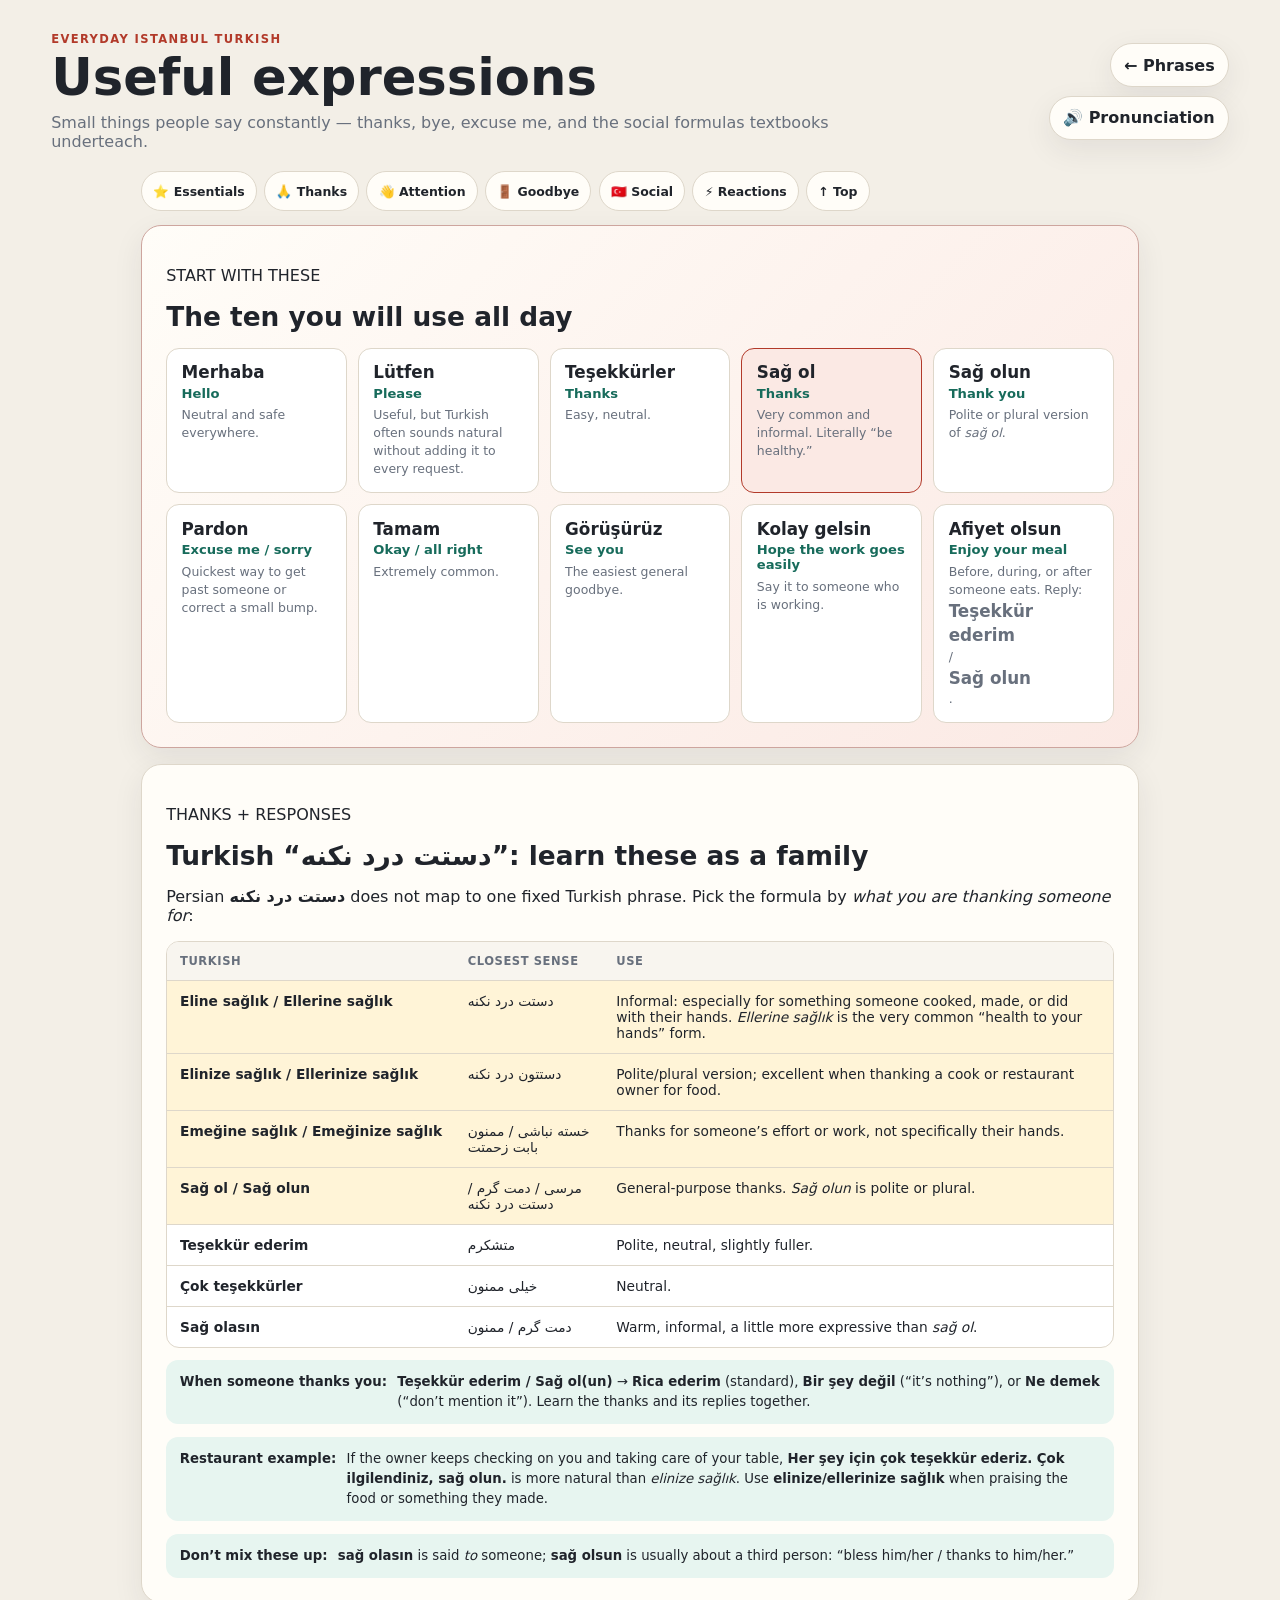
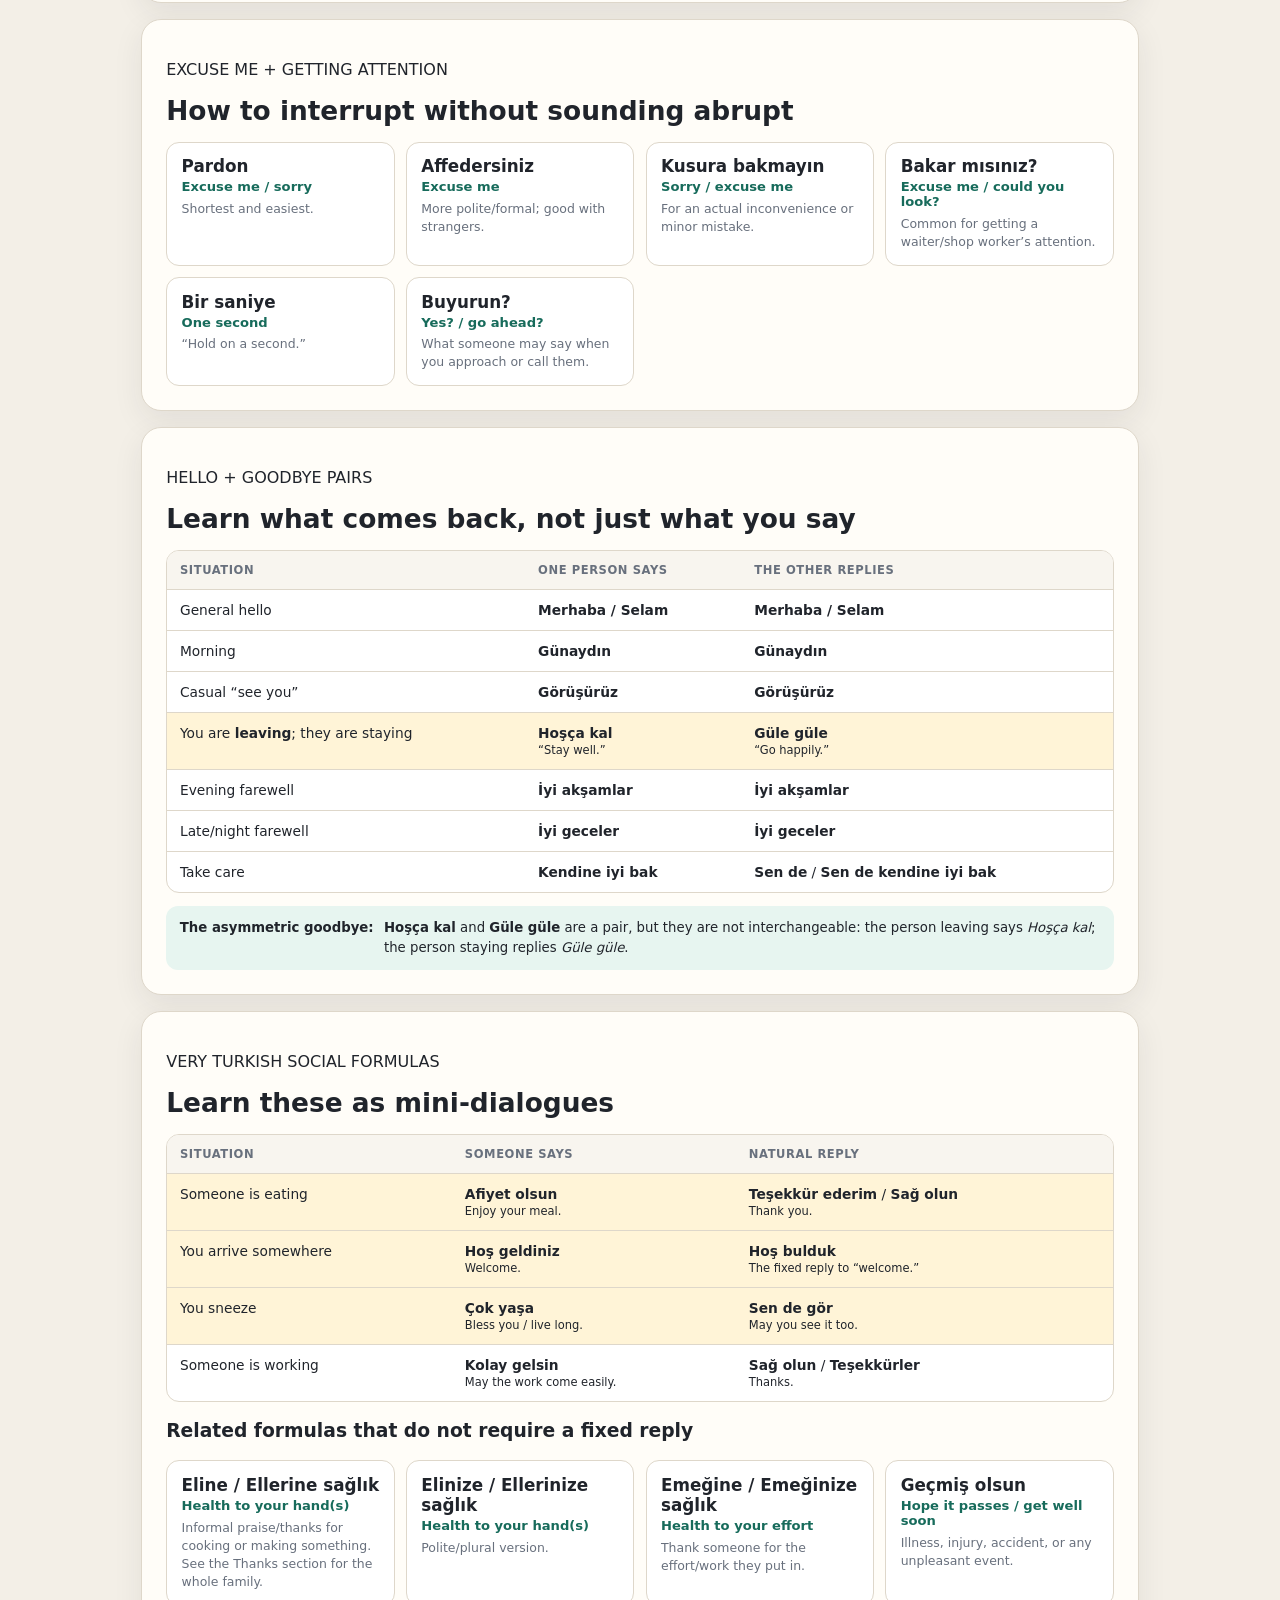
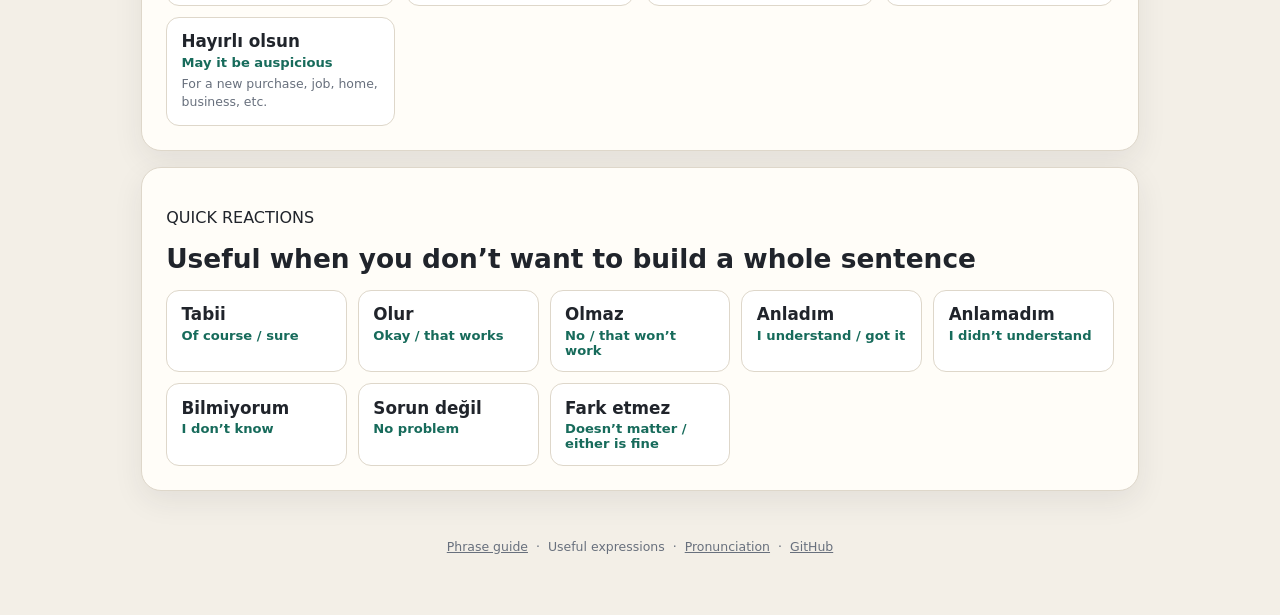
==== commit 93d752e2: "Group paired Turkish expressions and replies" ====
--- a/expressions.html
+++ b/expressions.html
@@ -54,7 +54,7 @@
           <article class="expression-card"><strong>Tamam</strong><span>Okay / all right</span><small>Extremely common.</small></article>
           <article class="expression-card"><strong>Görüşürüz</strong><span>See you</span><small>The easiest general goodbye.</small></article>
           <article class="expression-card"><strong>Kolay gelsin</strong><span>Hope the work goes easily</span><small>Say it to someone who is working.</small></article>
-          <article class="expression-card"><strong>Afiyet olsun</strong><span>Enjoy your meal</span><small>Before, during, or after someone eats.</small></article>
+          <article class="expression-card"><strong>Afiyet olsun</strong><span>Enjoy your meal</span><small>Before, during, or after someone eats. Reply: <strong>Teşekkür ederim</strong> / <strong>Sağ olun</strong>.</small></article>
         </div>
       </section>
 
@@ -73,12 +73,10 @@
               <tr><td><strong>Teşekkür ederim</strong></td><td>متشکرم</td><td>Polite, neutral, slightly fuller.</td></tr>
               <tr><td><strong>Çok teşekkürler</strong></td><td>خیلی ممنون</td><td>Neutral.</td></tr>
               <tr><td><strong>Sağ olasın</strong></td><td>دمت گرم / ممنون</td><td>Warm, informal, a little more expressive than <em>sağ ol</em>.</td></tr>
-              <tr><td><strong>Rica ederim</strong></td><td>You’re welcome</td><td>Standard polite reply.</td></tr>
-              <tr><td><strong>Bir şey değil</strong></td><td>It’s nothing</td><td>Casual “no problem.”</td></tr>
-              <tr><td><strong>Ne demek</strong></td><td>Don’t mention it</td><td>Warm response to thanks.</td></tr>
             </tbody>
           </table>
         </div>
+        <div class="contrast-box"><strong>When someone thanks you:</strong> <span><strong>Teşekkür ederim / Sağ ol(un)</strong> → <strong>Rica ederim</strong> (standard), <strong>Bir şey değil</strong> (“it’s nothing”), or <strong>Ne demek</strong> (“don’t mention it”). Learn the thanks and its replies together.</span></div>
         <div class="contrast-box"><strong>Restaurant example:</strong> <span>If the owner keeps checking on you and taking care of your table, <strong>Her şey için çok teşekkür ederiz. Çok ilgilendiniz, sağ olun.</strong> is more natural than <em>elinize sağlık</em>. Use <strong>elinize/ellerinize sağlık</strong> when praising the food or something they made.</span></div>
         <div class="contrast-box"><strong>Don’t mix these up:</strong> <span><strong>sağ olasın</strong> is said <em>to</em> someone; <strong>sağ olsun</strong> is usually about a third person: “bless him/her / thanks to him/her.”</span></div>
       </section>
@@ -97,33 +95,46 @@
       </section>
 
       <section class="panel expression-section" id="goodbye">
-        <p class="section-kicker">HELLO + GOODBYE</p>
-        <h2>The goodbye pair that is worth learning correctly</h2>
-        <div class="expression-table-wrap"><table class="expression-table"><thead><tr><th>Turkish</th><th>Meaning</th><th>Who says it?</th></tr></thead><tbody>
-          <tr><td><strong>Merhaba / Selam</strong></td><td>Hello / hi</td><td><em>Selam</em> is more casual.</td></tr>
-          <tr><td><strong>Günaydın</strong></td><td>Good morning</td><td>Anyone.</td></tr>
-          <tr><td><strong>İyi akşamlar</strong></td><td>Good evening</td><td>Also works when leaving in the evening.</td></tr>
-          <tr><td><strong>Görüşürüz</strong></td><td>See you</td><td>Either person; safest everyday goodbye.</td></tr>
-          <tr class="highlight-row"><td><strong>Hoşça kal</strong></td><td>Goodbye / stay well</td><td>The person <strong>leaving</strong> says it to the person staying.</td></tr>
-          <tr class="highlight-row"><td><strong>Güle güle</strong></td><td>Goodbye / go happily</td><td>The person <strong>staying</strong> says it to the person leaving.</td></tr>
-          <tr><td><strong>İyi geceler</strong></td><td>Good night</td><td>Late evening / before sleep.</td></tr>
-          <tr><td><strong>Kendine iyi bak</strong></td><td>Take care</td><td>Informal singular.</td></tr>
-        </tbody></table></div>
+        <p class="section-kicker">HELLO + GOODBYE PAIRS</p>
+        <h2>Learn what comes back, not just what you say</h2>
+        <div class="expression-table-wrap">
+          <table class="expression-table">
+            <thead><tr><th>Situation</th><th>One person says</th><th>The other replies</th></tr></thead>
+            <tbody>
+              <tr><td>General hello</td><td><strong>Merhaba / Selam</strong></td><td><strong>Merhaba / Selam</strong></td></tr>
+              <tr><td>Morning</td><td><strong>Günaydın</strong></td><td><strong>Günaydın</strong></td></tr>
+              <tr><td>Casual “see you”</td><td><strong>Görüşürüz</strong></td><td><strong>Görüşürüz</strong></td></tr>
+              <tr class="highlight-row"><td>You are <strong>leaving</strong>; they are staying</td><td><strong>Hoşça kal</strong><br><small>“Stay well.”</small></td><td><strong>Güle güle</strong><br><small>“Go happily.”</small></td></tr>
+              <tr><td>Evening farewell</td><td><strong>İyi akşamlar</strong></td><td><strong>İyi akşamlar</strong></td></tr>
+              <tr><td>Late/night farewell</td><td><strong>İyi geceler</strong></td><td><strong>İyi geceler</strong></td></tr>
+              <tr><td>Take care</td><td><strong>Kendine iyi bak</strong></td><td><strong>Sen de</strong> / <strong>Sen de kendine iyi bak</strong></td></tr>
+            </tbody>
+          </table>
+        </div>
+        <div class="contrast-box"><strong>The asymmetric goodbye:</strong> <span><strong>Hoşça kal</strong> and <strong>Güle güle</strong> are a pair, but they are not interchangeable: the person leaving says <em>Hoşça kal</em>; the person staying replies <em>Güle güle</em>.</span></div>
       </section>
 
       <section class="panel expression-section social-section" id="social">
         <p class="section-kicker">VERY TURKISH SOCIAL FORMULAS</p>
-        <h2>These make you sound much more locally aware</h2>
+        <h2>Learn these as mini-dialogues</h2>
+        <div class="expression-table-wrap">
+          <table class="expression-table">
+            <thead><tr><th>Situation</th><th>Someone says</th><th>Natural reply</th></tr></thead>
+            <tbody>
+              <tr class="highlight-row"><td>Someone is eating</td><td><strong>Afiyet olsun</strong><br><small>Enjoy your meal.</small></td><td><strong>Teşekkür ederim</strong> / <strong>Sağ olun</strong><br><small>Thank you.</small></td></tr>
+              <tr class="highlight-row"><td>You arrive somewhere</td><td><strong>Hoş geldiniz</strong><br><small>Welcome.</small></td><td><strong>Hoş bulduk</strong><br><small>The fixed reply to “welcome.”</small></td></tr>
+              <tr class="highlight-row"><td>You sneeze</td><td><strong>Çok yaşa</strong><br><small>Bless you / live long.</small></td><td><strong>Sen de gör</strong><br><small>May you see it too.</small></td></tr>
+              <tr><td>Someone is working</td><td><strong>Kolay gelsin</strong><br><small>May the work come easily.</small></td><td><strong>Sağ olun</strong> / <strong>Teşekkürler</strong><br><small>Thanks.</small></td></tr>
+            </tbody>
+          </table>
+        </div>
+        <h3>Related formulas that do not require a fixed reply</h3>
         <div class="expression-grid">
-          <article class="expression-card featured"><strong>Kolay gelsin</strong><span>May the work come easily</span><small>To a cashier, repair person, cleaner, driver, shop worker — anyone visibly working.</small></article>
-          <article class="expression-card"><strong>Afiyet olsun</strong><span>Enjoy your meal</span><small>To someone eating; also heard from restaurant staff.</small></article>
           <article class="expression-card"><strong>Eline / Ellerine sağlık</strong><span>Health to your hand(s)</span><small>Informal praise/thanks for cooking or making something. See the Thanks section for the whole family.</small></article>
           <article class="expression-card"><strong>Elinize / Ellerinize sağlık</strong><span>Health to your hand(s)</span><small>Polite/plural version.</small></article>
           <article class="expression-card"><strong>Emeğine / Emeğinize sağlık</strong><span>Health to your effort</span><small>Thank someone for the effort/work they put in.</small></article>
           <article class="expression-card"><strong>Geçmiş olsun</strong><span>Hope it passes / get well soon</span><small>Illness, injury, accident, or any unpleasant event.</small></article>
           <article class="expression-card"><strong>Hayırlı olsun</strong><span>May it be auspicious</span><small>For a new purchase, job, home, business, etc.</small></article>
-          <article class="expression-card"><strong>Hoş geldiniz</strong><span>Welcome</span><small>Polite/plural. Reply: <strong>Hoş bulduk</strong>.</small></article>
-          <article class="expression-card"><strong>Çok yaşa</strong><span>Bless you</span><small>After a sneeze. A common reply is <strong>Sen de gör</strong>.</small></article>
         </div>
       </section>
 
